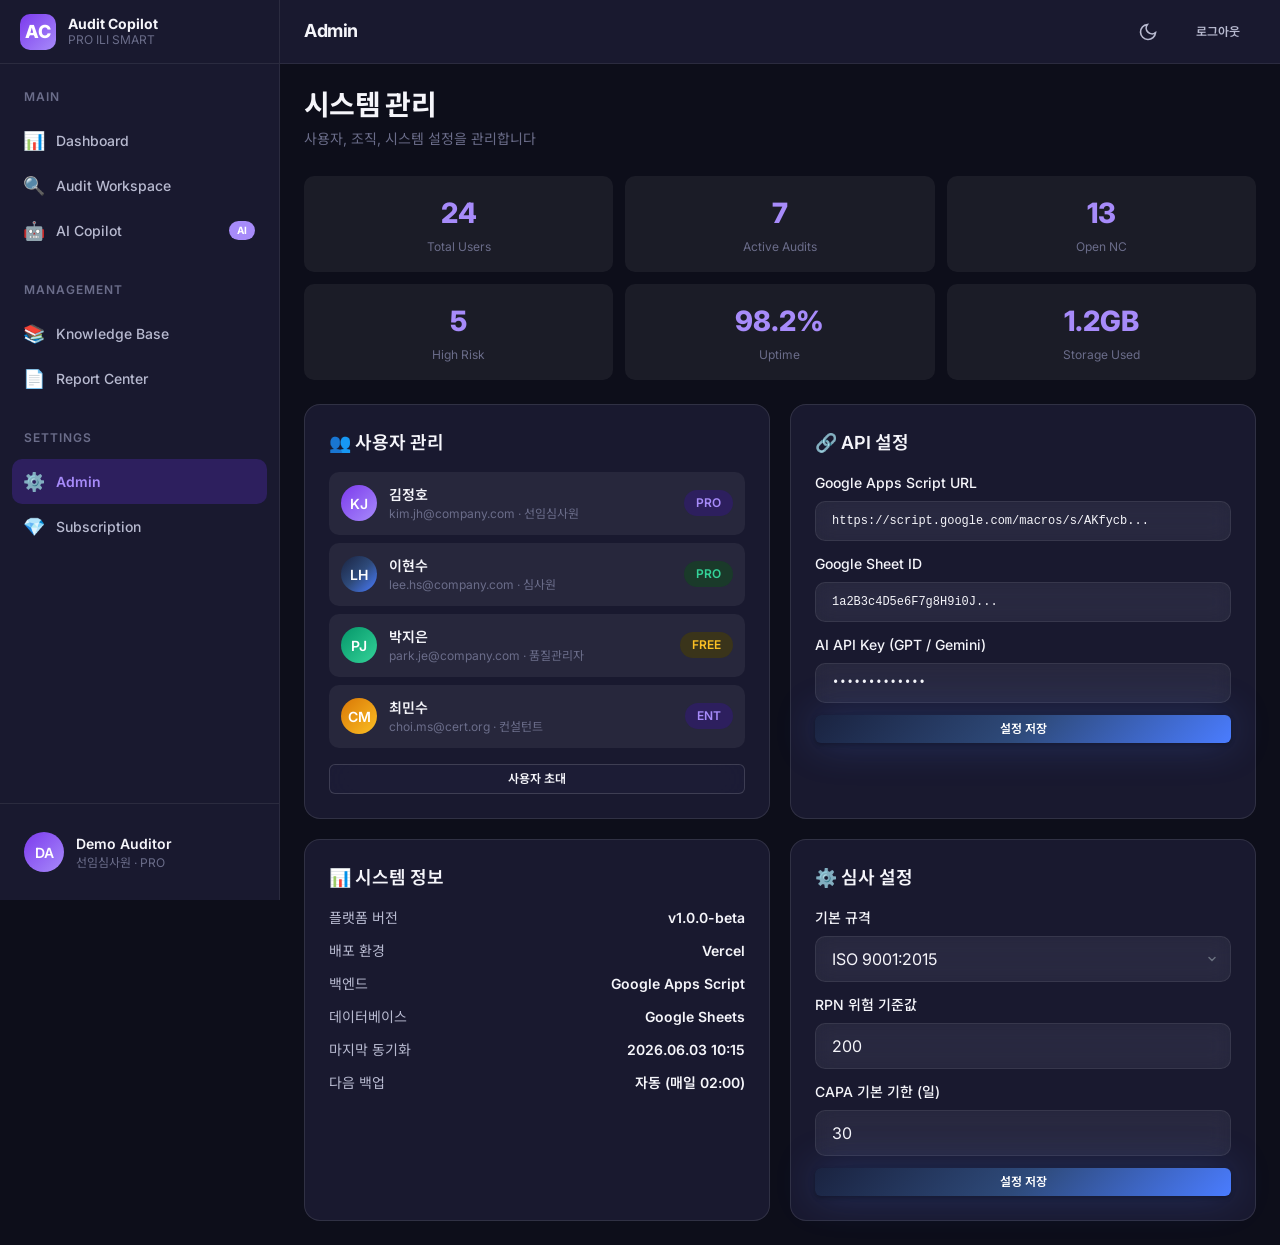
==== admin.html @ a484609f "Initial commit: PRO ILI SMART Audit Copilot HTML/CSS/JS prototype" ====
<!DOCTYPE html>
<html lang="ko" data-theme="dark">
<head>
  <meta charset="UTF-8">
  <meta name="viewport" content="width=device-width, initial-scale=1.0">
  <meta name="description" content="Admin — 사용자 및 시스템 관리">
  <title>Admin — Audit Copilot</title>
  <link rel="stylesheet" href="css/design-system.css">
  <link rel="stylesheet" href="css/components.css">
  <link rel="stylesheet" href="css/layout.css">
  <link rel="stylesheet" href="css/animations.css">
  <link rel="stylesheet" href="css/pages/admin.css">
</head>
<body>
  <div class="app-layout">
    <aside class="app-sidebar" id="sidebar">
      <div class="sidebar-logo"><div class="logo-icon">AC</div><div class="logo-text"><span class="logo-name">Audit Copilot</span><span class="logo-subtitle">PRO ILI SMART</span></div></div>
      <nav class="sidebar-nav">
        <div class="sidebar-section"><div class="sidebar-section-title">Main</div>
          <a href="dashboard.html" class="nav-item"><span class="nav-icon">📊</span><span class="nav-label">Dashboard</span></a>
          <a href="workspace.html" class="nav-item"><span class="nav-icon">🔍</span><span class="nav-label">Audit Workspace</span></a>
          <a href="copilot.html" class="nav-item"><span class="nav-icon">🤖</span><span class="nav-label">AI Copilot</span><span class="nav-badge">AI</span></a>
        </div>
        <div class="sidebar-section"><div class="sidebar-section-title">Management</div>
          <a href="knowledge-base.html" class="nav-item"><span class="nav-icon">📚</span><span class="nav-label">Knowledge Base</span></a>
          <a href="reports.html" class="nav-item"><span class="nav-icon">📄</span><span class="nav-label">Report Center</span></a>
        </div>
        <div class="sidebar-section"><div class="sidebar-section-title">Settings</div>
          <a href="admin.html" class="nav-item active"><span class="nav-icon">⚙️</span><span class="nav-label">Admin</span></a>
          <a href="subscription.html" class="nav-item"><span class="nav-icon">💎</span><span class="nav-label">Subscription</span></a>
        </div>
      </nav>
      <div class="sidebar-footer"><div class="sidebar-user"><div class="avatar">DA</div><div class="sidebar-user-info"><div class="sidebar-user-name">Demo Auditor</div><div class="sidebar-user-role">선임심사원 · PRO</div></div></div></div>
    </aside>

    <header class="app-header">
      <div class="header-left">
        <button class="mobile-menu-toggle" onclick="toggleSidebar()"><svg width="24" height="24" viewBox="0 0 24 24" fill="none" stroke="currentColor" stroke-width="2"><path d="M3 12h18M3 6h18M3 18h18"/></svg></button>
        <h2 style="font-size:var(--text-h4);font-weight:var(--weight-bold);">Admin</h2>
      </div>
      <div class="header-right">
        <button class="theme-toggle" onclick="toggleTheme()"><svg width="20" height="20" viewBox="0 0 24 24" fill="none" stroke="currentColor" stroke-width="2"><path d="M21 12.79A9 9 0 1 1 11.21 3 7 7 0 0 0 21 12.79z"/></svg></button>
        <button class="btn btn-ghost btn-sm" onclick="window.location.href='login.html'" style="color:var(--color-text-secondary);">로그아웃</button>
      </div>
    </header>

    <main class="app-main page-enter">
      <div class="page-header"><div><h1 class="page-title">시스템 관리</h1><p class="page-subtitle">사용자, 조직, 시스템 설정을 관리합니다</p></div></div>

      <!-- Stats -->
      <div class="admin-stat-grid" style="margin-bottom:var(--space-6);">
        <div class="admin-stat"><div class="admin-stat-value">24</div><div class="admin-stat-label">Total Users</div></div>
        <div class="admin-stat"><div class="admin-stat-value">7</div><div class="admin-stat-label">Active Audits</div></div>
        <div class="admin-stat"><div class="admin-stat-value">13</div><div class="admin-stat-label">Open NC</div></div>
        <div class="admin-stat"><div class="admin-stat-value">5</div><div class="admin-stat-label">High Risk</div></div>
        <div class="admin-stat"><div class="admin-stat-value">98.2%</div><div class="admin-stat-label">Uptime</div></div>
        <div class="admin-stat"><div class="admin-stat-value">1.2GB</div><div class="admin-stat-label">Storage Used</div></div>
      </div>

      <div class="admin-grid">
        <!-- Users Card -->
        <div class="admin-card">
          <div class="admin-card-title">👥 사용자 관리</div>
          <div class="user-list">
            <div class="user-item"><div class="avatar" style="background:var(--gradient-accent);">KJ</div><div class="user-item-info"><div class="user-item-name">김정호</div><div class="user-item-email">kim.jh@company.com · 선임심사원</div></div><span class="badge badge-accent">PRO</span></div>
            <div class="user-item"><div class="avatar" style="background:var(--gradient-primary);">LH</div><div class="user-item-info"><div class="user-item-name">이현수</div><div class="user-item-email">lee.hs@company.com · 심사원</div></div><span class="badge badge-success">PRO</span></div>
            <div class="user-item"><div class="avatar" style="background:var(--gradient-success);">PJ</div><div class="user-item-info"><div class="user-item-name">박지은</div><div class="user-item-email">park.je@company.com · 품질관리자</div></div><span class="badge badge-warning">FREE</span></div>
            <div class="user-item"><div class="avatar" style="background:var(--gradient-warning);">CM</div><div class="user-item-info"><div class="user-item-name">최민수</div><div class="user-item-email">choi.ms@cert.org · 컨설턴트</div></div><span class="badge badge-accent">ENT</span></div>
          </div>
          <button class="btn btn-secondary btn-sm" style="width:100%;margin-top:var(--space-4);">사용자 초대</button>
        </div>

        <!-- API Settings -->
        <div class="admin-card">
          <div class="admin-card-title">🔗 API 설정</div>
          <div class="form-group" style="margin-bottom:var(--space-3);">
            <label class="form-label">Google Apps Script URL</label>
            <input class="form-input" value="https://script.google.com/macros/s/AKfycb..." readonly style="font-family:var(--font-mono);font-size:var(--text-xs);">
          </div>
          <div class="form-group" style="margin-bottom:var(--space-3);">
            <label class="form-label">Google Sheet ID</label>
            <input class="form-input" value="1a2B3c4D5e6F7g8H9i0J..." readonly style="font-family:var(--font-mono);font-size:var(--text-xs);">
          </div>
          <div class="form-group" style="margin-bottom:var(--space-3);">
            <label class="form-label">AI API Key (GPT / Gemini)</label>
            <input class="form-input" type="password" value="sk-xxxxxxxxxx" style="font-family:var(--font-mono);font-size:var(--text-xs);">
          </div>
          <button class="btn btn-primary btn-sm" style="width:100%;">설정 저장</button>
        </div>

        <!-- System Info -->
        <div class="admin-card">
          <div class="admin-card-title">📊 시스템 정보</div>
          <div style="display:flex;flex-direction:column;gap:var(--space-3);">
            <div style="display:flex;justify-content:space-between;font-size:var(--text-sm);"><span style="color:var(--color-text-secondary);">플랫폼 버전</span><span style="font-weight:var(--weight-semibold);">v1.0.0-beta</span></div>
            <div style="display:flex;justify-content:space-between;font-size:var(--text-sm);"><span style="color:var(--color-text-secondary);">배포 환경</span><span style="font-weight:var(--weight-semibold);">Vercel</span></div>
            <div style="display:flex;justify-content:space-between;font-size:var(--text-sm);"><span style="color:var(--color-text-secondary);">백엔드</span><span style="font-weight:var(--weight-semibold);">Google Apps Script</span></div>
            <div style="display:flex;justify-content:space-between;font-size:var(--text-sm);"><span style="color:var(--color-text-secondary);">데이터베이스</span><span style="font-weight:var(--weight-semibold);">Google Sheets</span></div>
            <div style="display:flex;justify-content:space-between;font-size:var(--text-sm);"><span style="color:var(--color-text-secondary);">마지막 동기화</span><span style="font-weight:var(--weight-semibold);">2026.06.03 10:15</span></div>
            <div style="display:flex;justify-content:space-between;font-size:var(--text-sm);"><span style="color:var(--color-text-secondary);">다음 백업</span><span style="font-weight:var(--weight-semibold);">자동 (매일 02:00)</span></div>
          </div>
        </div>

        <!-- Audit Settings -->
        <div class="admin-card">
          <div class="admin-card-title">⚙️ 심사 설정</div>
          <div class="form-group" style="margin-bottom:var(--space-3);">
            <label class="form-label">기본 규격</label>
            <select class="form-select"><option>ISO 9001:2015</option><option>ISO 14001:2015</option><option>ISO 45001:2018</option><option>IATF 16949:2016</option></select>
          </div>
          <div class="form-group" style="margin-bottom:var(--space-3);">
            <label class="form-label">RPN 위험 기준값</label>
            <input class="form-input" type="number" value="200">
          </div>
          <div class="form-group" style="margin-bottom:var(--space-3);">
            <label class="form-label">CAPA 기본 기한 (일)</label>
            <input class="form-input" type="number" value="30">
          </div>
          <button class="btn btn-primary btn-sm" style="width:100%;">설정 저장</button>
        </div>
      </div>
    </main>
  </div>

  <nav class="bottom-nav mobile-only">
    <a href="dashboard.html" class="bottom-nav-item"><span class="nav-icon">📊</span>Dashboard</a>
    <a href="workspace.html" class="bottom-nav-item"><span class="nav-icon">🔍</span>Audit</a>
    <a href="copilot.html" class="bottom-nav-item"><span class="nav-icon">🤖</span>AI</a>
    <a href="knowledge-base.html" class="bottom-nav-item"><span class="nav-icon">📚</span>KB</a>
    <a href="reports.html" class="bottom-nav-item"><span class="nav-icon">📄</span>Reports</a>
  </nav>
  <div class="sidebar-overlay" id="sidebarOverlay" onclick="toggleSidebar()"></div>

  <script>
    function toggleTheme(){const h=document.documentElement;h.setAttribute('data-theme',h.getAttribute('data-theme')==='dark'?'light':'dark');localStorage.setItem('audit_theme',h.getAttribute('data-theme'));}
    const st=localStorage.getItem('audit_theme');if(st)document.documentElement.setAttribute('data-theme',st);
    function toggleSidebar(){document.getElementById('sidebar').classList.toggle('open');document.getElementById('sidebarOverlay').classList.toggle('active');}
  </script>
</body>
</html>
---- css/design-system.css ----
/* ============================================
   PRO ILI SMART Audit Copilot — Design System
   ============================================
   Core design tokens, CSS custom properties,
   and base styles for the entire platform.
   ============================================ */

/* ── Google Fonts ── */
@import url('https://fonts.googleapis.com/css2?family=Inter:wght@300;400;500;600;700;800;900&family=Noto+Sans+KR:wght@300;400;500;600;700;800;900&display=swap');

/* ============================================
   1. CSS Custom Properties (Design Tokens)
   ============================================ */
:root {
  /* ── Primary Colors ── */
  --color-primary: #1B2A4A;
  --color-primary-light: #2E4A7A;
  --color-primary-lighter: #3D5F99;
  --color-primary-dark: #0F1B33;
  --color-primary-50: #EBF0F9;
  --color-primary-100: #C7D4ED;
  --color-primary-200: #9FB5DE;
  --color-primary-500: #3B6BC7;
  --color-primary-600: #2E5AAF;
  --color-primary-700: #1B2A4A;

  /* ── Secondary (Starbucks Green) ── */
  --color-secondary: #1E6B45;
  --color-secondary-light: #28855A;
  --color-secondary-dark: #154D32;
  --color-secondary-50: #E8F5EE;

  /* ── Accent (AI Purple) ── */
  --color-accent: #7C3AED;
  --color-accent-light: #A78BFA;
  --color-accent-dark: #5B21B6;
  --color-accent-50: #F3EEFF;
  --color-accent-glow: rgba(124, 58, 237, 0.3);

  /* ── Semantic Colors ── */
  --color-success: #059669;
  --color-success-light: #34D399;
  --color-success-50: #ECFDF5;
  --color-warning: #D97706;
  --color-warning-light: #FBBF24;
  --color-warning-50: #FFFBEB;
  --color-danger: #DC2626;
  --color-danger-light: #F87171;
  --color-danger-50: #FEF2F2;
  --color-info: #2563EB;
  --color-info-light: #60A5FA;
  --color-info-50: #EFF6FF;

  /* ── Neutral Colors ── */
  --color-white: #FFFFFF;
  --color-black: #000000;
  --color-gray-50: #F9FAFB;
  --color-gray-100: #F3F4F6;
  --color-gray-200: #E5E7EB;
  --color-gray-300: #D1D5DB;
  --color-gray-400: #9CA3AF;
  --color-gray-500: #6B7280;
  --color-gray-600: #4B5563;
  --color-gray-700: #374151;
  --color-gray-800: #1F2937;
  --color-gray-900: #111827;

  /* ── Surface & Background (Light Mode) ── */
  --color-bg: #F0F2F5;
  --color-bg-secondary: #E8EBF0;
  --color-surface: rgba(255, 255, 255, 0.85);
  --color-surface-hover: rgba(255, 255, 255, 0.95);
  --color-surface-elevated: rgba(255, 255, 255, 0.92);
  --color-glass: rgba(255, 255, 255, 0.25);
  --color-glass-border: rgba(255, 255, 255, 0.35);
  --color-glass-hover: rgba(255, 255, 255, 0.35);
  --color-overlay: rgba(0, 0, 0, 0.5);

  /* ── Text Colors ── */
  --color-text: #111827;
  --color-text-secondary: #4B5563;
  --color-text-tertiary: #9CA3AF;
  --color-text-inverse: #FFFFFF;
  --color-text-link: #2563EB;
  --color-text-on-primary: #FFFFFF;

  /* ── Border ── */
  --color-border: rgba(0, 0, 0, 0.08);
  --color-border-strong: rgba(0, 0, 0, 0.15);
  --color-border-focus: #7C3AED;

  /* ── Gradients ── */
  --gradient-primary: linear-gradient(135deg, #1B2A4A 0%, #2E4A7A 50%, #3D5F99 100%);
  --gradient-accent: linear-gradient(135deg, #7C3AED 0%, #A78BFA 100%);
  --gradient-hero: linear-gradient(160deg, #0F1B33 0%, #1B2A4A 30%, #2E4A7A 60%, #7C3AED 100%);
  --gradient-card: linear-gradient(145deg, rgba(255,255,255,0.9) 0%, rgba(255,255,255,0.6) 100%);
  --gradient-success: linear-gradient(135deg, #059669 0%, #34D399 100%);
  --gradient-warning: linear-gradient(135deg, #D97706 0%, #FBBF24 100%);
  --gradient-danger: linear-gradient(135deg, #DC2626 0%, #F87171 100%);
  --gradient-mesh: radial-gradient(ellipse at 20% 50%, rgba(124, 58, 237, 0.08) 0%, transparent 50%),
                   radial-gradient(ellipse at 80% 20%, rgba(59, 107, 199, 0.06) 0%, transparent 50%),
                   radial-gradient(ellipse at 40% 80%, rgba(30, 107, 69, 0.05) 0%, transparent 50%);

  /* ── Typography ── */
  --font-primary: 'Inter', 'Noto Sans KR', -apple-system, BlinkMacSystemFont, 'Segoe UI', sans-serif;
  --font-mono: 'JetBrains Mono', 'Fira Code', 'Consolas', monospace;

  --text-display: 3rem;      /* 48px */
  --text-h1: 2.25rem;        /* 36px */
  --text-h2: 1.75rem;        /* 28px */
  --text-h3: 1.375rem;       /* 22px */
  --text-h4: 1.125rem;       /* 18px */
  --text-body: 1rem;         /* 16px */
  --text-sm: 0.875rem;       /* 14px */
  --text-xs: 0.75rem;        /* 12px */

  --weight-light: 300;
  --weight-regular: 400;
  --weight-medium: 500;
  --weight-semibold: 600;
  --weight-bold: 700;
  --weight-extrabold: 800;

  --leading-tight: 1.25;
  --leading-normal: 1.5;
  --leading-relaxed: 1.75;
  --letter-tight: -0.025em;
  --letter-normal: 0em;

  /* ── Spacing ── */
  --space-1: 0.25rem;    /* 4px */
  --space-2: 0.5rem;     /* 8px */
  --space-3: 0.75rem;    /* 12px */
  --space-4: 1rem;       /* 16px */
  --space-5: 1.25rem;    /* 20px */
  --space-6: 1.5rem;     /* 24px */
  --space-8: 2rem;       /* 32px */
  --space-10: 2.5rem;    /* 40px */
  --space-12: 3rem;      /* 48px */
  --space-16: 4rem;      /* 64px */
  --space-20: 5rem;      /* 80px */
  --space-24: 6rem;      /* 96px */

  /* ── Border Radius ── */
  --radius-sm: 6px;
  --radius-md: 10px;
  --radius-lg: 16px;
  --radius-xl: 24px;
  --radius-2xl: 32px;
  --radius-full: 9999px;

  /* ── Shadows ── */
  --shadow-xs: 0 1px 2px rgba(0, 0, 0, 0.04);
  --shadow-sm: 0 2px 4px rgba(0, 0, 0, 0.06);
  --shadow-md: 0 4px 12px rgba(0, 0, 0, 0.08);
  --shadow-lg: 0 8px 24px rgba(0, 0, 0, 0.1);
  --shadow-xl: 0 16px 48px rgba(0, 0, 0, 0.12);
  --shadow-2xl: 0 24px 64px rgba(0, 0, 0, 0.16);
  --shadow-glass: 0 8px 32px rgba(0, 0, 0, 0.08);
  --shadow-glow-accent: 0 0 30px rgba(124, 58, 237, 0.2);
  --shadow-glow-primary: 0 0 30px rgba(27, 42, 74, 0.2);
  --shadow-inner: inset 0 2px 4px rgba(0, 0, 0, 0.06);

  /* ── Transitions ── */
  --transition-fast: 150ms cubic-bezier(0.4, 0, 0.2, 1);
  --transition-base: 250ms cubic-bezier(0.4, 0, 0.2, 1);
  --transition-slow: 400ms cubic-bezier(0.4, 0, 0.2, 1);
  --transition-spring: 500ms cubic-bezier(0.34, 1.56, 0.64, 1);

  /* ── Z-Index ── */
  --z-dropdown: 100;
  --z-sticky: 200;
  --z-fixed: 300;
  --z-modal-backdrop: 400;
  --z-modal: 500;
  --z-popover: 600;
  --z-tooltip: 700;
  --z-toast: 800;

  /* ── Glassmorphism ── */
  --glass-blur: 20px;
  --glass-blur-heavy: 40px;

  /* ── Layout ── */
  --sidebar-width: 280px;
  --sidebar-collapsed: 72px;
  --header-height: 64px;
  --content-max-width: 1440px;
  --container-padding: var(--space-6);
}

/* ============================================
   2. Dark Mode Tokens
   ============================================ */
[data-theme="dark"] {
  --color-primary: #4A7CFF;
  --color-primary-light: #6B9AFF;
  --color-primary-lighter: #8BB4FF;
  --color-primary-dark: #2E5AAF;
  --color-primary-50: #1A2340;
  --color-primary-700: #4A7CFF;

  --color-secondary: #2ECC71;
  --color-secondary-light: #58D68D;
  --color-secondary-dark: #27AE60;
  --color-secondary-50: #1A3A2A;

  --color-accent: #A78BFA;
  --color-accent-light: #C4B5FD;
  --color-accent-dark: #7C3AED;
  --color-accent-50: #2D1F5E;
  --color-accent-glow: rgba(167, 139, 250, 0.3);

  --color-success: #34D399;
  --color-success-light: #6EE7B7;
  --color-success-50: #1A3A2A;
  --color-warning: #FBBF24;
  --color-warning-light: #FCD34D;
  --color-warning-50: #3A341A;
  --color-danger: #F87171;
  --color-danger-light: #FCA5A5;
  --color-danger-50: #3A1A1A;
  --color-info: #60A5FA;
  --color-info-light: #93C5FD;
  --color-info-50: #1A2A3A;

  --color-gray-50: #1A1B2E;
  --color-gray-100: #1F2041;
  --color-gray-200: #2A2C4A;
  --color-gray-300: #3D3F5C;
  --color-gray-400: #6B6D8A;
  --color-gray-500: #9395B0;
  --color-gray-600: #B8BAD0;
  --color-gray-700: #D5D7E5;
  --color-gray-800: #EAEBF2;
  --color-gray-900: #F5F5FA;

  --color-bg: #0D0E1A;
  --color-bg-secondary: #141528;
  --color-surface: rgba(30, 30, 55, 0.75);
  --color-surface-hover: rgba(40, 40, 70, 0.85);
  --color-surface-elevated: rgba(35, 35, 60, 0.85);
  --color-glass: rgba(255, 255, 255, 0.06);
  --color-glass-border: rgba(255, 255, 255, 0.1);
  --color-glass-hover: rgba(255, 255, 255, 0.1);
  --color-overlay: rgba(0, 0, 0, 0.7);

  --color-text: #F5F5FA;
  --color-text-secondary: #B8BAD0;
  --color-text-tertiary: #6B6D8A;
  --color-text-inverse: #111827;
  --color-text-link: #60A5FA;

  --color-border: rgba(255, 255, 255, 0.08);
  --color-border-strong: rgba(255, 255, 255, 0.15);
  --color-border-focus: #A78BFA;

  --gradient-primary: linear-gradient(135deg, #1A2340 0%, #2E4A7A 50%, #4A7CFF 100%);
  --gradient-accent: linear-gradient(135deg, #7C3AED 0%, #A78BFA 100%);
  --gradient-hero: linear-gradient(160deg, #050510 0%, #0D0E1A 30%, #1A2340 60%, #5B21B6 100%);
  --gradient-card: linear-gradient(145deg, rgba(30,30,55,0.8) 0%, rgba(20,20,40,0.6) 100%);
  --gradient-mesh: radial-gradient(ellipse at 20% 50%, rgba(124, 58, 237, 0.12) 0%, transparent 50%),
                   radial-gradient(ellipse at 80% 20%, rgba(74, 124, 255, 0.08) 0%, transparent 50%),
                   radial-gradient(ellipse at 40% 80%, rgba(46, 204, 113, 0.06) 0%, transparent 50%);

  --shadow-xs: 0 1px 2px rgba(0, 0, 0, 0.2);
  --shadow-sm: 0 2px 4px rgba(0, 0, 0, 0.25);
  --shadow-md: 0 4px 12px rgba(0, 0, 0, 0.3);
  --shadow-lg: 0 8px 24px rgba(0, 0, 0, 0.35);
  --shadow-xl: 0 16px 48px rgba(0, 0, 0, 0.4);
  --shadow-2xl: 0 24px 64px rgba(0, 0, 0, 0.5);
  --shadow-glass: 0 8px 32px rgba(0, 0, 0, 0.3);
  --shadow-glow-accent: 0 0 40px rgba(167, 139, 250, 0.25);
  --shadow-glow-primary: 0 0 40px rgba(74, 124, 255, 0.25);
}

/* ============================================
   3. CSS Reset & Base
   ============================================ */
*,
*::before,
*::after {
  box-sizing: border-box;
  margin: 0;
  padding: 0;
}

html {
  font-size: 16px;
  scroll-behavior: smooth;
  -webkit-text-size-adjust: 100%;
  -webkit-font-smoothing: antialiased;
  -moz-osx-font-smoothing: grayscale;
}

body {
  font-family: var(--font-primary);
  font-size: var(--text-body);
  font-weight: var(--weight-regular);
  line-height: var(--leading-normal);
  color: var(--color-text);
  background-color: var(--color-bg);
  min-height: 100vh;
  overflow-x: hidden;
  transition: background-color var(--transition-slow), color var(--transition-slow);
}

/* ── Typography Base ── */
h1, h2, h3, h4, h5, h6 {
  font-weight: var(--weight-bold);
  line-height: var(--leading-tight);
  letter-spacing: var(--letter-tight);
  color: var(--color-text);
}

h1 { font-size: var(--text-h1); }
h2 { font-size: var(--text-h2); }
h3 { font-size: var(--text-h3); }
h4 { font-size: var(--text-h4); }

p {
  line-height: var(--leading-relaxed);
  color: var(--color-text-secondary);
}

a {
  color: var(--color-text-link);
  text-decoration: none;
  transition: color var(--transition-fast);
}

a:hover {
  color: var(--color-accent);
}

img {
  max-width: 100%;
  height: auto;
  display: block;
}

ul, ol {
  list-style: none;
}

button {
  font-family: var(--font-primary);
  cursor: pointer;
  border: none;
  background: none;
  font-size: inherit;
  color: inherit;
}

input, select, textarea {
  font-family: var(--font-primary);
  font-size: var(--text-body);
  color: var(--color-text);
  outline: none;
}

/* ── Selection ── */
::selection {
  background-color: var(--color-accent);
  color: var(--color-white);
}

/* ── Scrollbar ── */
::-webkit-scrollbar {
  width: 6px;
  height: 6px;
}

::-webkit-scrollbar-track {
  background: transparent;
}

::-webkit-scrollbar-thumb {
  background: var(--color-gray-300);
  border-radius: var(--radius-full);
}

::-webkit-scrollbar-thumb:hover {
  background: var(--color-gray-400);
}

[data-theme="dark"] ::-webkit-scrollbar-thumb {
  background: var(--color-gray-600);
}

[data-theme="dark"] ::-webkit-scrollbar-thumb:hover {
  background: var(--color-gray-500);
}

/* ── Focus Visible ── */
:focus-visible {
  outline: 2px solid var(--color-border-focus);
  outline-offset: 2px;
  border-radius: var(--radius-sm);
}

/* ── Utility Classes ── */
.sr-only {
  position: absolute;
  width: 1px;
  height: 1px;
  padding: 0;
  margin: -1px;
  overflow: hidden;
  clip: rect(0, 0, 0, 0);
  white-space: nowrap;
  border-width: 0;
}

.text-gradient {
  background: var(--gradient-accent);
  -webkit-background-clip: text;
  -webkit-text-fill-color: transparent;
  background-clip: text;
}

.text-gradient-primary {
  background: var(--gradient-primary);
  -webkit-background-clip: text;
  -webkit-text-fill-color: transparent;
  background-clip: text;
}

.truncate {
  overflow: hidden;
  text-overflow: ellipsis;
  white-space: nowrap;
}

.container {
  max-width: var(--content-max-width);
  margin: 0 auto;
  padding: 0 var(--container-padding);
}
---- css/components.css ----
/* ============================================
   PRO ILI SMART Audit Copilot — Components
   ============================================
   Reusable UI components built on design tokens
   ============================================ */

/* ============================================
   1. BUTTONS
   ============================================ */

/* ── Base Button ── */
.btn {
  display: inline-flex;
  align-items: center;
  justify-content: center;
  gap: var(--space-2);
  padding: var(--space-3) var(--space-6);
  font-size: var(--text-sm);
  font-weight: var(--weight-semibold);
  line-height: 1;
  border-radius: var(--radius-md);
  transition: all var(--transition-base);
  white-space: nowrap;
  position: relative;
  overflow: hidden;
}

.btn::after {
  content: '';
  position: absolute;
  inset: 0;
  background: linear-gradient(rgba(255,255,255,0.1), transparent);
  opacity: 0;
  transition: opacity var(--transition-fast);
}

.btn:hover::after {
  opacity: 1;
}

.btn:active {
  transform: scale(0.97);
}

/* ── Button Variants ── */
.btn-primary {
  background: var(--gradient-primary);
  color: var(--color-text-on-primary);
  box-shadow: var(--shadow-sm), var(--shadow-glow-primary);
}

.btn-primary:hover {
  box-shadow: var(--shadow-md), var(--shadow-glow-primary);
  transform: translateY(-1px);
}

.btn-accent {
  background: var(--gradient-accent);
  color: var(--color-white);
  box-shadow: var(--shadow-sm), var(--shadow-glow-accent);
}

.btn-accent:hover {
  box-shadow: var(--shadow-md), var(--shadow-glow-accent);
  transform: translateY(-1px);
}

.btn-secondary {
  background: var(--color-surface);
  color: var(--color-text);
  border: 1px solid var(--color-border-strong);
  backdrop-filter: blur(var(--glass-blur));
}

.btn-secondary:hover {
  background: var(--color-surface-hover);
  border-color: var(--color-accent);
  color: var(--color-accent);
}

.btn-ghost {
  background: transparent;
  color: var(--color-text-secondary);
}

.btn-ghost:hover {
  background: var(--color-glass);
  color: var(--color-text);
}

.btn-danger {
  background: var(--gradient-danger);
  color: var(--color-white);
}

.btn-success {
  background: var(--gradient-success);
  color: var(--color-white);
}

/* ── Button Sizes ── */
.btn-sm {
  padding: var(--space-2) var(--space-4);
  font-size: var(--text-xs);
  border-radius: var(--radius-sm);
}

.btn-lg {
  padding: var(--space-4) var(--space-8);
  font-size: var(--text-body);
  border-radius: var(--radius-lg);
}

.btn-xl {
  padding: var(--space-5) var(--space-10);
  font-size: var(--text-h4);
  border-radius: var(--radius-lg);
}

.btn-icon {
  padding: var(--space-3);
  border-radius: var(--radius-md);
}

.btn-icon.btn-sm {
  padding: var(--space-2);
}

/* ── Button with Icon ── */
.btn svg,
.btn .icon {
  width: 18px;
  height: 18px;
  flex-shrink: 0;
}

/* ============================================
   2. CARDS
   ============================================ */

/* ── Glass Card ── */
.card {
  background: var(--color-surface);
  backdrop-filter: blur(var(--glass-blur));
  -webkit-backdrop-filter: blur(var(--glass-blur));
  border: 1px solid var(--color-glass-border);
  border-radius: var(--radius-lg);
  padding: var(--space-6);
  box-shadow: var(--shadow-glass);
  transition: all var(--transition-base);
}

.card:hover {
  box-shadow: var(--shadow-lg);
  border-color: var(--color-accent);
  transform: translateY(-2px);
}

.card-header {
  display: flex;
  align-items: center;
  justify-content: space-between;
  margin-bottom: var(--space-4);
}

.card-title {
  font-size: var(--text-h4);
  font-weight: var(--weight-semibold);
  color: var(--color-text);
}

.card-body {
  flex: 1;
}

.card-footer {
  margin-top: var(--space-4);
  padding-top: var(--space-4);
  border-top: 1px solid var(--color-border);
}

/* ── Feature Card ── */
.card-feature {
  background: var(--gradient-card);
  backdrop-filter: blur(var(--glass-blur));
  border: 1px solid var(--color-glass-border);
  border-radius: var(--radius-xl);
  padding: var(--space-8);
  position: relative;
  overflow: hidden;
}

.card-feature::before {
  content: '';
  position: absolute;
  top: 0;
  left: 0;
  right: 0;
  height: 3px;
  background: var(--gradient-accent);
  opacity: 0;
  transition: opacity var(--transition-base);
}

.card-feature:hover::before {
  opacity: 1;
}

.card-feature .card-icon {
  width: 56px;
  height: 56px;
  border-radius: var(--radius-lg);
  display: flex;
  align-items: center;
  justify-content: center;
  font-size: 24px;
  margin-bottom: var(--space-4);
  background: var(--color-accent-50);
  color: var(--color-accent);
}

/* ── KPI Card ── */
.card-kpi {
  background: var(--color-surface);
  backdrop-filter: blur(var(--glass-blur));
  border: 1px solid var(--color-glass-border);
  border-radius: var(--radius-lg);
  padding: var(--space-5) var(--space-6);
  display: flex;
  flex-direction: column;
  gap: var(--space-2);
}

.card-kpi .kpi-label {
  font-size: var(--text-xs);
  font-weight: var(--weight-medium);
  color: var(--color-text-tertiary);
  text-transform: uppercase;
  letter-spacing: 0.05em;
}

.card-kpi .kpi-value {
  font-size: var(--text-h1);
  font-weight: var(--weight-extrabold);
  color: var(--color-text);
  line-height: 1;
}

.card-kpi .kpi-change {
  font-size: var(--text-xs);
  font-weight: var(--weight-semibold);
  display: flex;
  align-items: center;
  gap: var(--space-1);
}

.card-kpi .kpi-change.positive { color: var(--color-success); }
.card-kpi .kpi-change.negative { color: var(--color-danger); }

/* ============================================
   3. FORM ELEMENTS
   ============================================ */

/* ── Input Group ── */
.form-group {
  display: flex;
  flex-direction: column;
  gap: var(--space-2);
}

.form-label {
  font-size: var(--text-sm);
  font-weight: var(--weight-medium);
  color: var(--color-text);
}

.form-label .required {
  color: var(--color-danger);
  margin-left: var(--space-1);
}

/* ── Input ── */
.form-input {
  width: 100%;
  padding: var(--space-3) var(--space-4);
  background: var(--color-glass);
  border: 1px solid var(--color-border);
  border-radius: var(--radius-md);
  color: var(--color-text);
  font-size: var(--text-body);
  backdrop-filter: blur(10px);
  transition: all var(--transition-fast);
}

.form-input::placeholder {
  color: var(--color-text-tertiary);
}

.form-input:focus {
  border-color: var(--color-accent);
  box-shadow: 0 0 0 3px var(--color-accent-glow);
  background: var(--color-surface);
}

.form-input:hover:not(:focus) {
  border-color: var(--color-border-strong);
}

/* ── Select ── */
.form-select {
  appearance: none;
  width: 100%;
  padding: var(--space-3) var(--space-4);
  padding-right: var(--space-10);
  background: var(--color-glass) url("data:image/svg+xml,%3Csvg xmlns='http://www.w3.org/2000/svg' width='12' height='12' viewBox='0 0 12 12' fill='none'%3E%3Cpath d='M3 4.5L6 7.5L9 4.5' stroke='%236B7280' stroke-width='1.5' stroke-linecap='round'/%3E%3C/svg%3E") no-repeat right 12px center;
  border: 1px solid var(--color-border);
  border-radius: var(--radius-md);
  color: var(--color-text);
  font-size: var(--text-body);
  backdrop-filter: blur(10px);
  transition: all var(--transition-fast);
}

.form-select:focus {
  border-color: var(--color-accent);
  box-shadow: 0 0 0 3px var(--color-accent-glow);
}

/* ── Textarea ── */
.form-textarea {
  width: 100%;
  padding: var(--space-3) var(--space-4);
  background: var(--color-glass);
  border: 1px solid var(--color-border);
  border-radius: var(--radius-md);
  color: var(--color-text);
  font-size: var(--text-body);
  resize: vertical;
  min-height: 100px;
  backdrop-filter: blur(10px);
  transition: all var(--transition-fast);
}

.form-textarea:focus {
  border-color: var(--color-accent);
  box-shadow: 0 0 0 3px var(--color-accent-glow);
  background: var(--color-surface);
}

/* ============================================
   4. BADGES & TAGS
   ============================================ */
.badge {
  display: inline-flex;
  align-items: center;
  gap: var(--space-1);
  padding: var(--space-1) var(--space-3);
  font-size: var(--text-xs);
  font-weight: var(--weight-semibold);
  border-radius: var(--radius-full);
  white-space: nowrap;
}

.badge-primary {
  background: var(--color-primary-50);
  color: var(--color-primary);
}

.badge-accent {
  background: var(--color-accent-50);
  color: var(--color-accent);
}

.badge-success {
  background: var(--color-success-50);
  color: var(--color-success);
}

.badge-warning {
  background: var(--color-warning-50);
  color: var(--color-warning);
}

.badge-danger {
  background: var(--color-danger-50);
  color: var(--color-danger);
}

.badge-info {
  background: var(--color-info-50);
  color: var(--color-info);
}

/* ── Status Dot ── */
.status-dot {
  width: 8px;
  height: 8px;
  border-radius: var(--radius-full);
  display: inline-block;
}

.status-dot.active { background: var(--color-success); box-shadow: 0 0 8px var(--color-success); }
.status-dot.warning { background: var(--color-warning); box-shadow: 0 0 8px var(--color-warning); }
.status-dot.danger { background: var(--color-danger); box-shadow: 0 0 8px var(--color-danger); }
.status-dot.inactive { background: var(--color-gray-400); }

/* ============================================
   5. TABLES
   ============================================ */
.table-container {
  width: 100%;
  overflow-x: auto;
  border-radius: var(--radius-lg);
  background: var(--color-surface);
  backdrop-filter: blur(var(--glass-blur));
  border: 1px solid var(--color-glass-border);
}

.table {
  width: 100%;
  border-collapse: collapse;
}

.table th {
  padding: var(--space-3) var(--space-4);
  font-size: var(--text-xs);
  font-weight: var(--weight-semibold);
  text-transform: uppercase;
  letter-spacing: 0.05em;
  color: var(--color-text-tertiary);
  text-align: left;
  border-bottom: 1px solid var(--color-border);
  background: var(--color-glass);
}

.table td {
  padding: var(--space-4);
  font-size: var(--text-sm);
  color: var(--color-text);
  border-bottom: 1px solid var(--color-border);
  transition: background var(--transition-fast);
}

.table tbody tr:hover td {
  background: var(--color-glass-hover);
}

.table tbody tr:last-child td {
  border-bottom: none;
}

/* ============================================
   6. MODAL
   ============================================ */
.modal-backdrop {
  position: fixed;
  inset: 0;
  background: var(--color-overlay);
  backdrop-filter: blur(8px);
  z-index: var(--z-modal-backdrop);
  opacity: 0;
  visibility: hidden;
  transition: all var(--transition-base);
}

.modal-backdrop.active {
  opacity: 1;
  visibility: visible;
}

.modal {
  position: fixed;
  top: 50%;
  left: 50%;
  transform: translate(-50%, -50%) scale(0.95);
  background: var(--color-surface-elevated);
  backdrop-filter: blur(var(--glass-blur-heavy));
  border: 1px solid var(--color-glass-border);
  border-radius: var(--radius-xl);
  padding: var(--space-8);
  z-index: var(--z-modal);
  max-width: 560px;
  width: 90%;
  max-height: 85vh;
  overflow-y: auto;
  box-shadow: var(--shadow-2xl);
  opacity: 0;
  visibility: hidden;
  transition: all var(--transition-base);
}

.modal.active {
  opacity: 1;
  visibility: visible;
  transform: translate(-50%, -50%) scale(1);
}

.modal-header {
  display: flex;
  align-items: center;
  justify-content: space-between;
  margin-bottom: var(--space-6);
}

.modal-title {
  font-size: var(--text-h3);
  font-weight: var(--weight-bold);
}

.modal-close {
  width: 36px;
  height: 36px;
  border-radius: var(--radius-md);
  display: flex;
  align-items: center;
  justify-content: center;
  color: var(--color-text-tertiary);
  transition: all var(--transition-fast);
}

.modal-close:hover {
  background: var(--color-glass);
  color: var(--color-text);
}

/* ============================================
   7. TOOLTIP & DROPDOWN
   ============================================ */
.dropdown {
  position: relative;
}

.dropdown-menu {
  position: absolute;
  top: calc(100% + var(--space-2));
  right: 0;
  min-width: 200px;
  background: var(--color-surface-elevated);
  backdrop-filter: blur(var(--glass-blur-heavy));
  border: 1px solid var(--color-glass-border);
  border-radius: var(--radius-lg);
  padding: var(--space-2);
  box-shadow: var(--shadow-xl);
  z-index: var(--z-dropdown);
  opacity: 0;
  visibility: hidden;
  transform: translateY(-8px);
  transition: all var(--transition-fast);
}

.dropdown-menu.active {
  opacity: 1;
  visibility: visible;
  transform: translateY(0);
}

.dropdown-item {
  display: flex;
  align-items: center;
  gap: var(--space-3);
  padding: var(--space-2) var(--space-3);
  border-radius: var(--radius-md);
  font-size: var(--text-sm);
  color: var(--color-text);
  cursor: pointer;
  transition: all var(--transition-fast);
}

.dropdown-item:hover {
  background: var(--color-glass);
  color: var(--color-accent);
}

.dropdown-divider {
  height: 1px;
  background: var(--color-border);
  margin: var(--space-2) 0;
}

/* ============================================
   8. PROGRESS & METERS
   ============================================ */
.progress-bar {
  width: 100%;
  height: 8px;
  background: var(--color-glass);
  border-radius: var(--radius-full);
  overflow: hidden;
}

.progress-bar-fill {
  height: 100%;
  border-radius: var(--radius-full);
  background: var(--gradient-accent);
  transition: width var(--transition-slow);
}

.progress-bar-fill.success { background: var(--gradient-success); }
.progress-bar-fill.warning { background: var(--gradient-warning); }
.progress-bar-fill.danger { background: var(--gradient-danger); }

/* ============================================
   9. AI CHAT INTERFACE
   ============================================ */
.chat-container {
  display: flex;
  flex-direction: column;
  height: 100%;
}

.chat-messages {
  flex: 1;
  overflow-y: auto;
  padding: var(--space-4);
  display: flex;
  flex-direction: column;
  gap: var(--space-4);
}

.chat-bubble {
  max-width: 80%;
  padding: var(--space-4) var(--space-5);
  border-radius: var(--radius-lg);
  font-size: var(--text-sm);
  line-height: var(--leading-relaxed);
  animation: fadeSlideUp 0.3s ease-out;
}

.chat-bubble.user {
  align-self: flex-end;
  background: var(--gradient-primary);
  color: var(--color-white);
  border-bottom-right-radius: var(--radius-sm);
}

.chat-bubble.ai {
  align-self: flex-start;
  background: var(--color-surface);
  backdrop-filter: blur(var(--glass-blur));
  border: 1px solid var(--color-glass-border);
  color: var(--color-text);
  border-bottom-left-radius: var(--radius-sm);
}

.chat-bubble.ai .source-tag {
  display: inline-flex;
  align-items: center;
  gap: var(--space-1);
  margin-top: var(--space-2);
  padding: var(--space-1) var(--space-2);
  background: var(--color-accent-50);
  color: var(--color-accent);
  font-size: var(--text-xs);
  border-radius: var(--radius-sm);
  font-weight: var(--weight-medium);
}

.chat-input-area {
  padding: var(--space-4);
  border-top: 1px solid var(--color-border);
  background: var(--color-surface);
  backdrop-filter: blur(var(--glass-blur));
}

.chat-input-wrapper {
  display: flex;
  align-items: center;
  gap: var(--space-3);
  background: var(--color-glass);
  border: 1px solid var(--color-border);
  border-radius: var(--radius-lg);
  padding: var(--space-2) var(--space-3);
  transition: border-color var(--transition-fast);
}

.chat-input-wrapper:focus-within {
  border-color: var(--color-accent);
  box-shadow: 0 0 0 3px var(--color-accent-glow);
}

.chat-input {
  flex: 1;
  border: none;
  background: transparent;
  padding: var(--space-2);
  font-size: var(--text-sm);
  color: var(--color-text);
}

.chat-input::placeholder {
  color: var(--color-text-tertiary);
}

.chat-send-btn {
  width: 40px;
  height: 40px;
  border-radius: var(--radius-md);
  background: var(--gradient-accent);
  color: var(--color-white);
  display: flex;
  align-items: center;
  justify-content: center;
  flex-shrink: 0;
  transition: all var(--transition-fast);
}

.chat-send-btn:hover {
  transform: scale(1.05);
  box-shadow: var(--shadow-glow-accent);
}

/* ============================================
   10. TABS
   ============================================ */
.tabs {
  display: flex;
  gap: var(--space-1);
  border-bottom: 1px solid var(--color-border);
  padding-bottom: 0;
}

.tab {
  padding: var(--space-3) var(--space-5);
  font-size: var(--text-sm);
  font-weight: var(--weight-medium);
  color: var(--color-text-tertiary);
  border-bottom: 2px solid transparent;
  margin-bottom: -1px;
  cursor: pointer;
  transition: all var(--transition-fast);
}

.tab:hover {
  color: var(--color-text);
}

.tab.active {
  color: var(--color-accent);
  border-bottom-color: var(--color-accent);
}

/* ============================================
   11. TOAST / NOTIFICATION
   ============================================ */
.toast-container {
  position: fixed;
  top: var(--space-6);
  right: var(--space-6);
  z-index: var(--z-toast);
  display: flex;
  flex-direction: column;
  gap: var(--space-3);
}

.toast {
  display: flex;
  align-items: center;
  gap: var(--space-3);
  padding: var(--space-4) var(--space-5);
  background: var(--color-surface-elevated);
  backdrop-filter: blur(var(--glass-blur-heavy));
  border: 1px solid var(--color-glass-border);
  border-radius: var(--radius-lg);
  box-shadow: var(--shadow-xl);
  min-width: 320px;
  animation: slideInRight 0.4s var(--transition-spring);
}

.toast.success { border-left: 3px solid var(--color-success); }
.toast.warning { border-left: 3px solid var(--color-warning); }
.toast.error { border-left: 3px solid var(--color-danger); }
.toast.info { border-left: 3px solid var(--color-info); }

/* ============================================
   12. AVATAR
   ============================================ */
.avatar {
  width: 40px;
  height: 40px;
  border-radius: var(--radius-full);
  overflow: hidden;
  flex-shrink: 0;
  display: flex;
  align-items: center;
  justify-content: center;
  font-weight: var(--weight-semibold);
  font-size: var(--text-sm);
  background: var(--gradient-accent);
  color: var(--color-white);
}

.avatar img {
  width: 100%;
  height: 100%;
  object-fit: cover;
}

.avatar-sm { width: 32px; height: 32px; font-size: var(--text-xs); }
.avatar-lg { width: 56px; height: 56px; font-size: var(--text-h4); }

/* ============================================
   13. LOADING / SKELETON
   ============================================ */
.skeleton {
  background: linear-gradient(90deg, var(--color-glass) 25%, var(--color-glass-hover) 50%, var(--color-glass) 75%);
  background-size: 200% 100%;
  animation: shimmer 1.5s infinite;
  border-radius: var(--radius-md);
}

.loading-spinner {
  width: 24px;
  height: 24px;
  border: 3px solid var(--color-glass);
  border-top-color: var(--color-accent);
  border-radius: var(--radius-full);
  animation: spin 0.8s linear infinite;
}

.loading-dots {
  display: flex;
  gap: var(--space-1);
}

.loading-dots span {
  width: 8px;
  height: 8px;
  border-radius: var(--radius-full);
  background: var(--color-accent);
  animation: bounce 1.4s infinite ease-in-out;
}

.loading-dots span:nth-child(2) { animation-delay: 0.16s; }
.loading-dots span:nth-child(3) { animation-delay: 0.32s; }

/* ============================================
   14. EMPTY STATE
   ============================================ */
.empty-state {
  display: flex;
  flex-direction: column;
  align-items: center;
  justify-content: center;
  padding: var(--space-16) var(--space-8);
  text-align: center;
}

.empty-state .empty-icon {
  font-size: 64px;
  margin-bottom: var(--space-6);
  opacity: 0.5;
}

.empty-state h3 {
  margin-bottom: var(--space-3);
  color: var(--color-text);
}

.empty-state p {
  max-width: 400px;
  margin-bottom: var(--space-6);
  color: var(--color-text-tertiary);
}

/* ============================================
   Keyframe Animations (used by components)
   ============================================ */
@keyframes fadeSlideUp {
  from { opacity: 0; transform: translateY(10px); }
  to { opacity: 1; transform: translateY(0); }
}

@keyframes slideInRight {
  from { opacity: 0; transform: translateX(100px); }
  to { opacity: 1; transform: translateX(0); }
}

@keyframes shimmer {
  to { background-position: -200% 0; }
}

@keyframes spin {
  to { transform: rotate(360deg); }
}

@keyframes bounce {
  0%, 80%, 100% { transform: scale(0); }
  40% { transform: scale(1); }
}
---- css/layout.css ----
/* ============================================
   PRO ILI SMART Audit Copilot — Layout System
   ============================================
   Responsive layout with sidebar navigation,
   adaptive breakpoints, and grid system.
   ============================================ */

/* ============================================
   1. APP SHELL LAYOUT
   ============================================ */
.app-layout {
  display: grid;
  grid-template-columns: var(--sidebar-width) 1fr;
  grid-template-rows: var(--header-height) 1fr;
  grid-template-areas:
    "sidebar header"
    "sidebar main";
  min-height: 100vh;
  transition: grid-template-columns var(--transition-base);
}

.app-layout.sidebar-collapsed {
  grid-template-columns: var(--sidebar-collapsed) 1fr;
}

/* ============================================
   2. HEADER
   ============================================ */
.app-header {
  grid-area: header;
  display: flex;
  align-items: center;
  justify-content: space-between;
  padding: 0 var(--space-6);
  background: var(--color-surface);
  backdrop-filter: blur(var(--glass-blur));
  border-bottom: 1px solid var(--color-border);
  z-index: var(--z-sticky);
  position: sticky;
  top: 0;
  height: var(--header-height);
}

.header-left {
  display: flex;
  align-items: center;
  gap: var(--space-4);
}

.header-right {
  display: flex;
  align-items: center;
  gap: var(--space-3);
}

.header-search {
  display: flex;
  align-items: center;
  gap: var(--space-2);
  padding: var(--space-2) var(--space-4);
  background: var(--color-glass);
  border: 1px solid var(--color-border);
  border-radius: var(--radius-full);
  min-width: 280px;
  transition: all var(--transition-fast);
}

.header-search:focus-within {
  border-color: var(--color-accent);
  box-shadow: 0 0 0 3px var(--color-accent-glow);
  min-width: 360px;
}

.header-search input {
  border: none;
  background: transparent;
  flex: 1;
  font-size: var(--text-sm);
  color: var(--color-text);
}

.header-search input::placeholder {
  color: var(--color-text-tertiary);
}

.header-search .search-icon {
  color: var(--color-text-tertiary);
  flex-shrink: 0;
}

/* ── Header Actions ── */
.header-notification {
  position: relative;
}

.header-notification .notification-badge {
  position: absolute;
  top: -2px;
  right: -2px;
  width: 18px;
  height: 18px;
  background: var(--color-danger);
  color: var(--color-white);
  font-size: 10px;
  font-weight: var(--weight-bold);
  border-radius: var(--radius-full);
  display: flex;
  align-items: center;
  justify-content: center;
  border: 2px solid var(--color-surface);
}

.theme-toggle {
  width: 40px;
  height: 40px;
  border-radius: var(--radius-md);
  display: flex;
  align-items: center;
  justify-content: center;
  color: var(--color-text-secondary);
  transition: all var(--transition-fast);
}

.theme-toggle:hover {
  background: var(--color-glass);
  color: var(--color-accent);
}

/* ============================================
   3. SIDEBAR NAVIGATION
   ============================================ */
.app-sidebar {
  grid-area: sidebar;
  background: var(--color-surface);
  backdrop-filter: blur(var(--glass-blur-heavy));
  border-right: 1px solid var(--color-border);
  display: flex;
  flex-direction: column;
  height: 100vh;
  position: sticky;
  top: 0;
  overflow-y: auto;
  overflow-x: hidden;
  z-index: var(--z-fixed);
  transition: width var(--transition-base);
}

/* ── Logo Area ── */
.sidebar-logo {
  display: flex;
  align-items: center;
  gap: var(--space-3);
  padding: var(--space-5) var(--space-5);
  border-bottom: 1px solid var(--color-border);
  height: var(--header-height);
  flex-shrink: 0;
}

.sidebar-logo .logo-icon {
  width: 36px;
  height: 36px;
  border-radius: var(--radius-md);
  background: var(--gradient-accent);
  display: flex;
  align-items: center;
  justify-content: center;
  color: var(--color-white);
  font-size: 18px;
  font-weight: var(--weight-extrabold);
  flex-shrink: 0;
}

.sidebar-logo .logo-text {
  display: flex;
  flex-direction: column;
  white-space: nowrap;
  overflow: hidden;
}

.sidebar-logo .logo-name {
  font-size: var(--text-sm);
  font-weight: var(--weight-bold);
  color: var(--color-text);
  line-height: 1.2;
}

.sidebar-logo .logo-subtitle {
  font-size: var(--text-xs);
  color: var(--color-text-tertiary);
  line-height: 1.2;
}

/* ── Navigation Links ── */
.sidebar-nav {
  flex: 1;
  padding: var(--space-4) var(--space-3);
  display: flex;
  flex-direction: column;
  gap: var(--space-1);
}

.sidebar-section {
  margin-bottom: var(--space-4);
}

.sidebar-section-title {
  font-size: var(--text-xs);
  font-weight: var(--weight-semibold);
  color: var(--color-text-tertiary);
  text-transform: uppercase;
  letter-spacing: 0.08em;
  padding: var(--space-2) var(--space-3);
  margin-bottom: var(--space-1);
}

.nav-item {
  display: flex;
  align-items: center;
  gap: var(--space-3);
  padding: var(--space-3) var(--space-3);
  border-radius: var(--radius-md);
  color: var(--color-text-secondary);
  font-size: var(--text-sm);
  font-weight: var(--weight-medium);
  cursor: pointer;
  transition: all var(--transition-fast);
  white-space: nowrap;
  text-decoration: none;
}

.nav-item:hover {
  background: var(--color-glass);
  color: var(--color-text);
}

.nav-item.active {
  background: var(--color-accent-50);
  color: var(--color-accent);
  font-weight: var(--weight-semibold);
}

.nav-item .nav-icon {
  width: 20px;
  height: 20px;
  flex-shrink: 0;
  display: flex;
  align-items: center;
  justify-content: center;
  font-size: 18px;
}

.nav-item .nav-label {
  flex: 1;
  overflow: hidden;
  text-overflow: ellipsis;
}

.nav-item .nav-badge {
  padding: 2px 8px;
  font-size: 10px;
  font-weight: var(--weight-bold);
  background: var(--color-accent);
  color: var(--color-white);
  border-radius: var(--radius-full);
}

/* ── Sidebar Footer ── */
.sidebar-footer {
  padding: var(--space-4) var(--space-3);
  border-top: 1px solid var(--color-border);
  flex-shrink: 0;
}

.sidebar-user {
  display: flex;
  align-items: center;
  gap: var(--space-3);
  padding: var(--space-3);
  border-radius: var(--radius-md);
  cursor: pointer;
  transition: all var(--transition-fast);
}

.sidebar-user:hover {
  background: var(--color-glass);
}

.sidebar-user-info {
  flex: 1;
  overflow: hidden;
}

.sidebar-user-name {
  font-size: var(--text-sm);
  font-weight: var(--weight-semibold);
  color: var(--color-text);
  white-space: nowrap;
  overflow: hidden;
  text-overflow: ellipsis;
}

.sidebar-user-role {
  font-size: var(--text-xs);
  color: var(--color-text-tertiary);
}

/* ── Sidebar Collapsed State ── */
.sidebar-collapsed .sidebar-logo .logo-text,
.sidebar-collapsed .sidebar-section-title,
.sidebar-collapsed .nav-item .nav-label,
.sidebar-collapsed .nav-item .nav-badge,
.sidebar-collapsed .sidebar-user-info {
  display: none;
}

.sidebar-collapsed .sidebar-logo {
  justify-content: center;
  padding: var(--space-5) var(--space-2);
}

.sidebar-collapsed .nav-item {
  justify-content: center;
  padding: var(--space-3);
}

.sidebar-collapsed .sidebar-user {
  justify-content: center;
}

/* ============================================
   4. MAIN CONTENT
   ============================================ */
.app-main {
  grid-area: main;
  padding: var(--space-6);
  overflow-y: auto;
  min-height: calc(100vh - var(--header-height));
}

.page-header {
  display: flex;
  align-items: center;
  justify-content: space-between;
  margin-bottom: var(--space-6);
  flex-wrap: wrap;
  gap: var(--space-4);
}

.page-title {
  font-size: var(--text-h2);
  font-weight: var(--weight-bold);
  color: var(--color-text);
}

.page-subtitle {
  font-size: var(--text-sm);
  color: var(--color-text-tertiary);
  margin-top: var(--space-1);
}

/* ============================================
   5. GRID SYSTEM
   ============================================ */
.grid {
  display: grid;
  gap: var(--space-6);
}

.grid-2 { grid-template-columns: repeat(2, 1fr); }
.grid-3 { grid-template-columns: repeat(3, 1fr); }
.grid-4 { grid-template-columns: repeat(4, 1fr); }
.grid-5 { grid-template-columns: repeat(5, 1fr); }

.grid-auto {
  grid-template-columns: repeat(auto-fill, minmax(300px, 1fr));
}

/* ── Flex Utilities ── */
.flex { display: flex; }
.flex-col { flex-direction: column; }
.flex-wrap { flex-wrap: wrap; }
.items-center { align-items: center; }
.items-start { align-items: flex-start; }
.justify-between { justify-content: space-between; }
.justify-center { justify-content: center; }
.gap-1 { gap: var(--space-1); }
.gap-2 { gap: var(--space-2); }
.gap-3 { gap: var(--space-3); }
.gap-4 { gap: var(--space-4); }
.gap-6 { gap: var(--space-6); }
.gap-8 { gap: var(--space-8); }

/* ============================================
   6. RESPONSIVE BREAKPOINTS
   ============================================ */

/* ── Tablet (< 1200px) ── */
@media (max-width: 1199px) {
  .app-layout {
    grid-template-columns: 1fr;
    grid-template-areas:
      "header"
      "main";
  }

  .app-sidebar {
    position: fixed;
    left: -100%;
    top: 0;
    width: var(--sidebar-width);
    height: 100vh;
    z-index: var(--z-fixed);
    transition: left var(--transition-base);
  }

  .app-sidebar.open {
    left: 0;
  }

  .sidebar-overlay {
    display: none;
    position: fixed;
    inset: 0;
    background: var(--color-overlay);
    z-index: calc(var(--z-fixed) - 1);
  }

  .app-sidebar.open ~ .sidebar-overlay,
  .sidebar-overlay.active {
    display: block;
  }

  .mobile-menu-toggle {
    display: flex;
  }

  .grid-4 { grid-template-columns: repeat(2, 1fr); }
  .grid-3 { grid-template-columns: repeat(2, 1fr); }

  .header-search {
    min-width: 200px;
  }

  .header-search:focus-within {
    min-width: 280px;
  }
}

/* ── Mobile (< 768px) ── */
@media (max-width: 767px) {
  :root {
    --container-padding: var(--space-4);
    --text-display: 2.25rem;
    --text-h1: 1.75rem;
    --text-h2: 1.5rem;
    --text-h3: 1.25rem;
  }

  .app-main {
    padding: var(--space-4);
    padding-bottom: calc(var(--space-4) + 72px); /* space for bottom nav */
  }

  .grid-2,
  .grid-3,
  .grid-4,
  .grid-5 {
    grid-template-columns: 1fr;
  }

  .grid-auto {
    grid-template-columns: 1fr;
  }

  .page-header {
    flex-direction: column;
    align-items: flex-start;
  }

  .header-search {
    display: none;
  }

  /* ── Mobile Bottom Navigation ── */
  .bottom-nav {
    display: flex;
    position: fixed;
    bottom: 0;
    left: 0;
    right: 0;
    height: 72px;
    background: var(--color-surface);
    backdrop-filter: blur(var(--glass-blur-heavy));
    border-top: 1px solid var(--color-border);
    z-index: var(--z-fixed);
    align-items: center;
    justify-content: space-around;
    padding: 0 var(--space-2);
    padding-bottom: env(safe-area-inset-bottom, 0);
  }

  .bottom-nav-item {
    display: flex;
    flex-direction: column;
    align-items: center;
    gap: var(--space-1);
    padding: var(--space-2);
    border-radius: var(--radius-md);
    color: var(--color-text-tertiary);
    font-size: 10px;
    font-weight: var(--weight-medium);
    text-decoration: none;
    transition: all var(--transition-fast);
    min-width: 56px;
  }

  .bottom-nav-item .nav-icon {
    font-size: 22px;
  }

  .bottom-nav-item.active {
    color: var(--color-accent);
  }

  .bottom-nav-item:hover {
    color: var(--color-text);
  }

  .toast-container {
    right: var(--space-4);
    left: var(--space-4);
  }

  .toast {
    min-width: auto;
    width: 100%;
  }

  .modal {
    width: 95%;
    max-height: 90vh;
    padding: var(--space-6);
  }
}

/* ── Desktop hide helpers ── */
.mobile-menu-toggle {
  display: none;
}

.bottom-nav {
  display: none;
}

@media (max-width: 1199px) {
  .mobile-menu-toggle {
    display: flex;
    align-items: center;
    justify-content: center;
    width: 40px;
    height: 40px;
    border-radius: var(--radius-md);
    color: var(--color-text-secondary);
    transition: all var(--transition-fast);
  }

  .mobile-menu-toggle:hover {
    background: var(--color-glass);
    color: var(--color-text);
  }
}

@media (max-width: 767px) {
  .bottom-nav {
    display: flex;
  }

  .desktop-only {
    display: none !important;
  }
}

@media (min-width: 768px) {
  .mobile-only {
    display: none !important;
  }
}
---- css/animations.css ----
/* ============================================
   PRO ILI SMART Audit Copilot — Animations
   ============================================
   Motion design, micro-interactions, and
   scroll-triggered animations.
   ============================================ */

/* ============================================
   1. PAGE TRANSITIONS
   ============================================ */
.page-enter {
  animation: pageEnter 0.5s cubic-bezier(0.4, 0, 0.2, 1) forwards;
}

@keyframes pageEnter {
  from {
    opacity: 0;
    transform: translateY(20px);
  }
  to {
    opacity: 1;
    transform: translateY(0);
  }
}

/* ============================================
   2. FADE ANIMATIONS
   ============================================ */
.fade-in {
  animation: fadeIn 0.6s ease-out forwards;
}

.fade-in-up {
  animation: fadeInUp 0.6s ease-out forwards;
}

.fade-in-down {
  animation: fadeInDown 0.6s ease-out forwards;
}

.fade-in-left {
  animation: fadeInLeft 0.6s ease-out forwards;
}

.fade-in-right {
  animation: fadeInRight 0.6s ease-out forwards;
}

@keyframes fadeIn {
  from { opacity: 0; }
  to { opacity: 1; }
}

@keyframes fadeInUp {
  from { opacity: 0; transform: translateY(30px); }
  to { opacity: 1; transform: translateY(0); }
}

@keyframes fadeInDown {
  from { opacity: 0; transform: translateY(-30px); }
  to { opacity: 1; transform: translateY(0); }
}

@keyframes fadeInLeft {
  from { opacity: 0; transform: translateX(-30px); }
  to { opacity: 1; transform: translateX(0); }
}

@keyframes fadeInRight {
  from { opacity: 0; transform: translateX(30px); }
  to { opacity: 1; transform: translateX(0); }
}

/* ============================================
   3. SCALE ANIMATIONS
   ============================================ */
.scale-in {
  animation: scaleIn 0.4s cubic-bezier(0.34, 1.56, 0.64, 1) forwards;
}

@keyframes scaleIn {
  from { opacity: 0; transform: scale(0.8); }
  to { opacity: 1; transform: scale(1); }
}

/* ============================================
   4. SCROLL-TRIGGERED ANIMATIONS
   ============================================ */
[data-animate] {
  opacity: 0;
  transform: translateY(30px);
  transition: opacity 0.7s ease-out, transform 0.7s ease-out;
}

[data-animate].animated {
  opacity: 1;
  transform: translateY(0);
}

[data-animate="fade-left"] {
  transform: translateX(-40px);
}

[data-animate="fade-left"].animated {
  transform: translateX(0);
}

[data-animate="fade-right"] {
  transform: translateX(40px);
}

[data-animate="fade-right"].animated {
  transform: translateX(0);
}

[data-animate="scale"] {
  transform: scale(0.85);
}

[data-animate="scale"].animated {
  transform: scale(1);
}

[data-animate="zoom"] {
  transform: scale(0.9);
}

[data-animate="zoom"].animated {
  transform: scale(1);
}

/* ── Stagger Delays ── */
[data-delay="100"] { transition-delay: 100ms; }
[data-delay="200"] { transition-delay: 200ms; }
[data-delay="300"] { transition-delay: 300ms; }
[data-delay="400"] { transition-delay: 400ms; }
[data-delay="500"] { transition-delay: 500ms; }
[data-delay="600"] { transition-delay: 600ms; }
[data-delay="700"] { transition-delay: 700ms; }
[data-delay="800"] { transition-delay: 800ms; }

/* ============================================
   5. HOVER MICRO-INTERACTIONS
   ============================================ */

/* ── Card Hover Lift ── */
.hover-lift {
  transition: transform var(--transition-base), box-shadow var(--transition-base);
}

.hover-lift:hover {
  transform: translateY(-4px);
  box-shadow: var(--shadow-xl);
}

/* ── Glow on Hover ── */
.hover-glow {
  transition: box-shadow var(--transition-base);
}

.hover-glow:hover {
  box-shadow: var(--shadow-glow-accent);
}

/* ── Scale on Hover ── */
.hover-scale {
  transition: transform var(--transition-fast);
}

.hover-scale:hover {
  transform: scale(1.03);
}

/* ── Shine Effect ── */
.hover-shine {
  position: relative;
  overflow: hidden;
}

.hover-shine::before {
  content: '';
  position: absolute;
  top: 0;
  left: -100%;
  width: 100%;
  height: 100%;
  background: linear-gradient(90deg, transparent, rgba(255,255,255,0.15), transparent);
  transition: left 0.5s ease;
}

.hover-shine:hover::before {
  left: 100%;
}

/* ── Border Glow ── */
.hover-border-glow {
  transition: border-color var(--transition-fast), box-shadow var(--transition-fast);
}

.hover-border-glow:hover {
  border-color: var(--color-accent);
  box-shadow: 0 0 0 1px var(--color-accent), var(--shadow-glow-accent);
}

/* ============================================
   6. PULSE & ATTENTION
   ============================================ */
.pulse {
  animation: pulse 2s cubic-bezier(0.4, 0, 0.6, 1) infinite;
}

@keyframes pulse {
  0%, 100% { opacity: 1; }
  50% { opacity: 0.5; }
}

.pulse-dot {
  animation: pulseDot 2s ease-in-out infinite;
}

@keyframes pulseDot {
  0%, 100% { transform: scale(1); box-shadow: 0 0 0 0 currentColor; }
  50% { transform: scale(1.1); box-shadow: 0 0 0 8px transparent; }
}

/* ── Notification Ping ── */
.ping {
  position: relative;
}

.ping::before {
  content: '';
  position: absolute;
  inset: 0;
  border-radius: inherit;
  background: inherit;
  animation: ping 1.5s cubic-bezier(0, 0, 0.2, 1) infinite;
}

@keyframes ping {
  75%, 100% { transform: scale(2); opacity: 0; }
}

/* ============================================
   7. FLOATING ANIMATION
   ============================================ */
.float {
  animation: float 6s ease-in-out infinite;
}

@keyframes float {
  0%, 100% { transform: translateY(0); }
  50% { transform: translateY(-10px); }
}

.float-slow {
  animation: float 8s ease-in-out infinite;
}

.float-fast {
  animation: float 4s ease-in-out infinite;
}

/* ============================================
   8. TYPING INDICATOR (AI)
   ============================================ */
.typing-indicator {
  display: flex;
  align-items: center;
  gap: 4px;
  padding: var(--space-4) var(--space-5);
}

.typing-indicator span {
  width: 8px;
  height: 8px;
  border-radius: 50%;
  background: var(--color-accent);
  animation: typingBounce 1.4s infinite ease-in-out;
}

.typing-indicator span:nth-child(2) { animation-delay: 0.2s; }
.typing-indicator span:nth-child(3) { animation-delay: 0.4s; }

@keyframes typingBounce {
  0%, 60%, 100% { transform: translateY(0); opacity: 0.4; }
  30% { transform: translateY(-8px); opacity: 1; }
}

/* ============================================
   9. COUNTER ANIMATION
   ============================================ */
.count-up {
  font-variant-numeric: tabular-nums;
}

/* ============================================
   10. GRADIENT ANIMATION (Hero)
   ============================================ */
.gradient-animate {
  background-size: 200% 200%;
  animation: gradientShift 8s ease infinite;
}

@keyframes gradientShift {
  0% { background-position: 0% 50%; }
  50% { background-position: 100% 50%; }
  100% { background-position: 0% 50%; }
}

/* ── Mesh Gradient Animation ── */
.mesh-animate {
  position: relative;
}

.mesh-animate::before {
  content: '';
  position: absolute;
  inset: 0;
  background: var(--gradient-mesh);
  animation: meshMove 20s ease-in-out infinite;
  pointer-events: none;
}

@keyframes meshMove {
  0%, 100% { transform: translate(0, 0) rotate(0deg); }
  25% { transform: translate(2%, 3%) rotate(1deg); }
  50% { transform: translate(-1%, 2%) rotate(-0.5deg); }
  75% { transform: translate(1%, -2%) rotate(0.5deg); }
}

/* ============================================
   11. PARTICLE / ORB BACKGROUND
   ============================================ */
.orb {
  position: absolute;
  border-radius: 50%;
  filter: blur(60px);
  opacity: 0.3;
  animation: orbFloat 15s ease-in-out infinite;
  pointer-events: none;
}

.orb-1 {
  width: 400px;
  height: 400px;
  background: var(--color-accent);
  top: -10%;
  right: -5%;
  animation-delay: 0s;
}

.orb-2 {
  width: 350px;
  height: 350px;
  background: var(--color-primary-500);
  bottom: -15%;
  left: -10%;
  animation-delay: -5s;
}

.orb-3 {
  width: 250px;
  height: 250px;
  background: var(--color-secondary);
  top: 50%;
  left: 50%;
  animation-delay: -10s;
}

@keyframes orbFloat {
  0%, 100% { transform: translate(0, 0) scale(1); }
  25% { transform: translate(30px, -20px) scale(1.05); }
  50% { transform: translate(-20px, 30px) scale(0.95); }
  75% { transform: translate(20px, 20px) scale(1.02); }
}

/* ============================================
   12. REDUCED MOTION
   ============================================ */
@media (prefers-reduced-motion: reduce) {
  *,
  *::before,
  *::after {
    animation-duration: 0.01ms !important;
    animation-iteration-count: 1 !important;
    transition-duration: 0.01ms !important;
    scroll-behavior: auto !important;
  }

  [data-animate] {
    opacity: 1;
    transform: none;
  }
}
---- css/pages/admin.css ----
/* ============================================
   Admin Page Styles
   ============================================ */

.admin-grid {
  display: grid;
  grid-template-columns: repeat(auto-fill, minmax(350px, 1fr));
  gap: var(--space-5);
}

.admin-card {
  background: var(--color-surface);
  border: 1px solid var(--color-glass-border);
  border-radius: var(--radius-lg);
  padding: var(--space-6);
}

.admin-card-title {
  font-size: var(--text-h4);
  font-weight: var(--weight-semibold);
  margin-bottom: var(--space-4);
  display: flex;
  align-items: center;
  gap: var(--space-2);
}

.admin-stat-grid {
  display: grid;
  grid-template-columns: repeat(3, 1fr);
  gap: var(--space-3);
  margin-bottom: var(--space-5);
}

.admin-stat {
  text-align: center;
  padding: var(--space-4);
  background: var(--color-glass);
  border-radius: var(--radius-md);
}

.admin-stat-value { font-size: var(--text-h2); font-weight: var(--weight-extrabold); color: var(--color-accent); }
.admin-stat-label { font-size: var(--text-xs); color: var(--color-text-tertiary); margin-top: var(--space-1); }

.user-list { display: flex; flex-direction: column; gap: var(--space-2); }
.user-item { display: flex; align-items: center; gap: var(--space-3); padding: var(--space-3); background: var(--color-glass); border-radius: var(--radius-md); }
.user-item .avatar { width: 36px; height: 36px; font-size: 14px; }
.user-item-info { flex: 1; }
.user-item-name { font-size: var(--text-sm); font-weight: var(--weight-semibold); color: var(--color-text); }
.user-item-email { font-size: var(--text-xs); color: var(--color-text-tertiary); }

@media (max-width: 767px) { .admin-grid { grid-template-columns: 1fr; } .admin-stat-grid { grid-template-columns: repeat(2, 1fr); } }
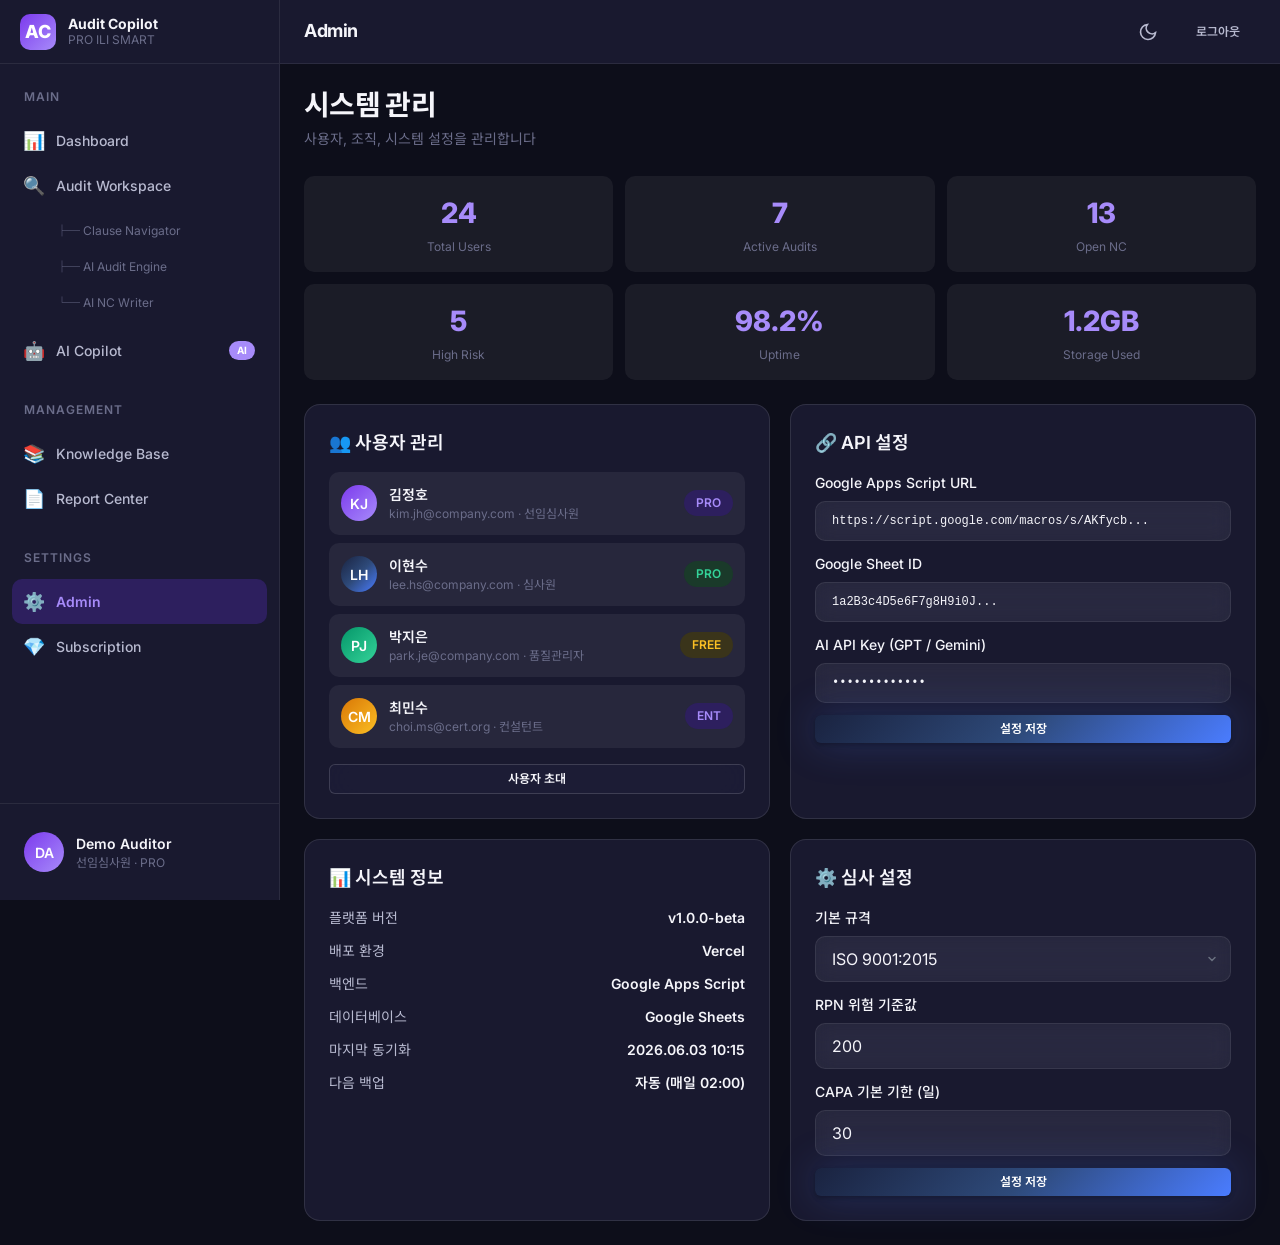
==== commit 95ffae0c: "Refactor: Split Workspace into Hub and 3 specialized sub-pages, apply HSL CSS variables, and resolve" ====
--- a/admin.html
+++ b/admin.html
@@ -5,11 +5,12 @@
   <meta name="viewport" content="width=device-width, initial-scale=1.0">
   <meta name="description" content="Admin — 사용자 및 시스템 관리">
   <title>Admin — Audit Copilot</title>
-  <link rel="stylesheet" href="css/design-system.css">
-  <link rel="stylesheet" href="css/components.css">
-  <link rel="stylesheet" href="css/layout.css">
-  <link rel="stylesheet" href="css/animations.css">
-  <link rel="stylesheet" href="css/pages/admin.css">
+  <link rel="stylesheet" href="css/design-system.css?v=3">
+  <link rel="stylesheet" href="css/components.css?v=3">
+  <link rel="stylesheet" href="css/layout.css?v=3">
+  <link rel="stylesheet" href="css/animations.css?v=3">
+  <link rel="stylesheet" href="css/pages/admin.css?v=3">
+  <link rel="stylesheet" href="css/pages/workspace-sub.css?v=3">
 </head>
 <body>
   <div class="app-layout">
@@ -18,7 +19,18 @@
       <nav class="sidebar-nav">
         <div class="sidebar-section"><div class="sidebar-section-title">Main</div>
           <a href="dashboard.html" class="nav-item"><span class="nav-icon">📊</span><span class="nav-label">Dashboard</span></a>
-          <a href="workspace.html" class="nav-item"><span class="nav-icon">🔍</span><span class="nav-label">Audit Workspace</span></a>
+          <!-- Collapsible Workspace Menu -->
+          <div class="nav-item-group">
+            <a href="workspace.html" class="nav-item">
+              <span class="nav-icon">🔍</span>
+              <span class="nav-label">Audit Workspace</span>
+            </a>
+            <div class="nav-sub-menu">
+              <a href="workspace-nav.html" class="nav-sub-item">├─ Clause Navigator</a>
+              <a href="workspace-audit.html" class="nav-sub-item">├─ AI Audit Engine</a>
+              <a href="workspace-nc.html" class="nav-sub-item">└─ AI NC Writer</a>
+            </div>
+          </div>
           <a href="copilot.html" class="nav-item"><span class="nav-icon">🤖</span><span class="nav-label">AI Copilot</span><span class="nav-badge">AI</span></a>
         </div>
         <div class="sidebar-section"><div class="sidebar-section-title">Management</div>
--- a/css/pages/workspace-sub.css
+++ b/css/pages/workspace-sub.css
@@ -0,0 +1,235 @@
+/* ============================================
+   Workspace Sub Pages Styles
+   ============================================ */
+
+/* ── Upper Switcher Tabs (상단 탭 바) ── */
+.ws-sub-header-container {
+  display: flex;
+  justify-content: space-between;
+  align-items: center;
+  margin-bottom: var(--space-6);
+  flex-wrap: wrap;
+  gap: var(--space-4);
+  border-bottom: 1px solid var(--color-glass-border);
+  padding-bottom: var(--space-4);
+}
+
+.ws-back-link {
+  display: inline-flex;
+  align-items: center;
+  gap: var(--space-2);
+  font-size: var(--text-sm);
+  font-weight: var(--weight-medium);
+  color: var(--color-text-secondary);
+  transition: color var(--transition-fast);
+}
+
+.ws-back-link:hover {
+  color: var(--color-accent);
+}
+
+.ws-tab-navigation {
+  display: flex;
+  background: var(--color-glass);
+  padding: 4px;
+  border-radius: var(--radius-lg);
+  border: 1px solid var(--color-glass-border);
+}
+
+.ws-tab-nav-item {
+  padding: var(--space-2) var(--space-5);
+  font-size: var(--text-xs);
+  font-weight: var(--weight-semibold);
+  color: var(--color-text-secondary);
+  border-radius: var(--radius-md);
+  transition: all var(--transition-fast);
+  text-decoration: none;
+  display: flex;
+  align-items: center;
+  gap: var(--space-2);
+}
+
+.ws-tab-nav-item:hover {
+  color: var(--color-text);
+  background: rgba(255, 255, 255, 0.05);
+}
+
+.ws-tab-nav-item.active {
+  color: var(--color-text-inverse);
+  background: var(--gradient-accent);
+  box-shadow: var(--shadow-sm);
+}
+
+/* ── Split Layouts ── */
+.ws-split-layout {
+  display: grid;
+  gap: var(--space-6);
+  align-items: start;
+}
+
+/* Navigator 2-Column: Left tree (340px) | Right detail (1fr) */
+.ws-layout-nav {
+  grid-template-columns: 340px 1fr;
+}
+
+/* Audit Engine 2-Column: Left controls/upload (40% ) | Right results/notes (60%) */
+.ws-layout-audit {
+  grid-template-columns: 4fr 6fr;
+}
+
+/* NC Writer 2-Column: Left inputs/form (5fr) | Right output/recent (5fr) */
+.ws-layout-nc {
+  grid-template-columns: 1fr 1fr;
+}
+
+/* ── Panels & UI elements ── */
+.ws-sub-panel {
+  background: var(--gradient-card);
+  backdrop-filter: blur(var(--glass-blur));
+  border: 1px solid var(--color-glass-border);
+  border-radius: var(--radius-xl);
+  padding: var(--space-6);
+  box-shadow: var(--shadow-md);
+  display: flex;
+  flex-direction: column;
+  gap: var(--space-5);
+  min-height: 500px;
+}
+
+.ws-sub-panel-header {
+  border-bottom: 1px solid var(--color-glass-border);
+  padding-bottom: var(--space-3);
+  margin-bottom: var(--space-1);
+}
+
+.ws-sub-panel-title {
+  font-size: var(--text-base);
+  font-weight: var(--weight-bold);
+  color: var(--color-text);
+  display: flex;
+  align-items: center;
+  gap: var(--space-2);
+}
+
+/* Tree Navigation style refinement */
+.ws-tree-container {
+  overflow-y: auto;
+  max-height: 600px;
+  padding-right: var(--space-2);
+}
+
+/* Detailed Information display style */
+.ws-detail-card {
+  background: rgba(255, 255, 255, 0.03);
+  border: 1px solid var(--color-glass-border);
+  border-radius: var(--radius-lg);
+  padding: var(--space-5);
+  margin-bottom: var(--space-4);
+}
+
+[data-theme="dark"] .ws-detail-card {
+  background: rgba(0, 0, 0, 0.2);
+}
+
+.ws-detail-title {
+  font-size: var(--text-h4);
+  font-weight: var(--weight-bold);
+  color: var(--color-white);
+  margin-bottom: var(--space-3);
+  display: flex;
+  align-items: center;
+  gap: var(--space-2);
+}
+
+.ws-detail-text {
+  font-size: var(--text-sm);
+  color: var(--color-text-secondary);
+  line-height: var(--leading-relaxed);
+  margin-bottom: var(--space-4);
+}
+
+/* High Contrast Input controls for best readability */
+.ws-form-control {
+  background: rgba(255, 255, 255, 0.05);
+  border: 1px solid var(--color-border-strong);
+  border-radius: var(--radius-md);
+  color: var(--color-text);
+  padding: var(--space-3) var(--space-4);
+  font-size: var(--text-sm);
+  width: 100%;
+  transition: all var(--transition-fast);
+}
+
+[data-theme="dark"] .ws-form-control {
+  background: rgba(0, 0, 0, 0.3);
+  border-color: rgba(255, 255, 255, 0.15);
+}
+
+.ws-form-control:focus {
+  border-color: var(--color-accent);
+  box-shadow: 0 0 10px rgba(124, 58, 237, 0.15);
+}
+
+/* ── Responsive adjustments ── */
+@media (max-width: 1199px) {
+  .ws-layout-nav,
+  .ws-layout-audit,
+  .ws-layout-nc {
+    grid-template-columns: 1fr;
+  }
+  
+  .ws-sub-panel {
+    min-height: auto;
+  }
+}
+
+@media (max-width: 767px) {
+  .ws-sub-header-container {
+    flex-direction: column;
+    align-items: flex-start;
+  }
+  
+  .ws-tab-navigation {
+    width: 100%;
+    overflow-x: auto;
+    white-space: nowrap;
+  }
+}
+
+/* ── Sidebar Sub-navigation refinement ── */
+.nav-item-group {
+  display: flex;
+  flex-direction: column;
+  gap: var(--space-1);
+}
+
+.nav-sub-menu {
+  display: flex;
+  flex-direction: column;
+  gap: 2px;
+  padding-left: var(--space-8);
+  margin-top: 2px;
+  margin-bottom: var(--space-2);
+}
+
+.nav-sub-item {
+  display: block;
+  padding: var(--space-2) var(--space-3);
+  font-size: var(--text-xs);
+  color: var(--color-text-tertiary);
+  text-decoration: none;
+  border-radius: var(--radius-sm);
+  transition: all var(--transition-fast);
+}
+
+.nav-sub-item:hover {
+  color: var(--color-text);
+  background: var(--color-glass);
+}
+
+.nav-sub-item.active {
+  color: var(--color-accent);
+  font-weight: var(--weight-semibold);
+  background: rgba(124, 58, 237, 0.08);
+}
+
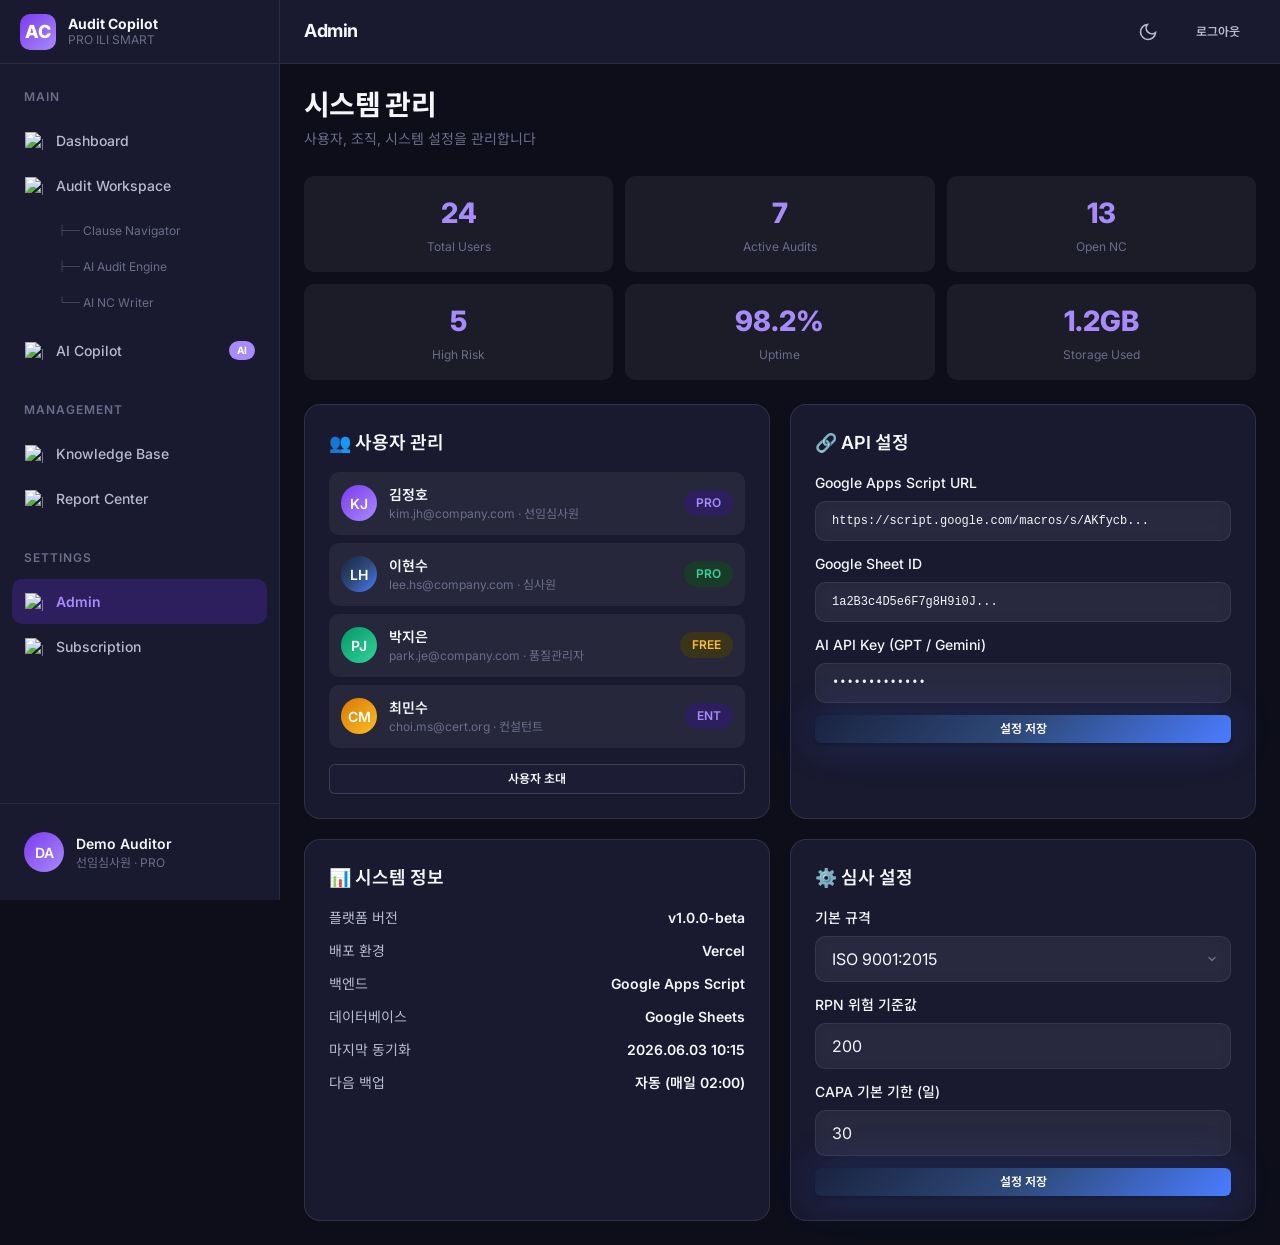
==== commit f923b3b7: "design: Replace all emoji icons with Microsoft Fluent 3D Emoji images" ====
--- a/admin.html
+++ b/admin.html
@@ -15,14 +15,14 @@
 <body>
   <div class="app-layout">
     <aside class="app-sidebar" id="sidebar">
-      <div class="sidebar-logo"><div class="logo-icon">AC</div><div class="logo-text"><span class="logo-name">Audit Copilot</span><span class="logo-subtitle">PRO ILI SMART</span></div></div>
+      <a href="index.html" class="sidebar-logo"><div class="logo-icon">AC</div><div class="logo-text"><span class="logo-name">Audit Copilot</span><span class="logo-subtitle">PRO ILI SMART</span></div></a>
       <nav class="sidebar-nav">
         <div class="sidebar-section"><div class="sidebar-section-title">Main</div>
-          <a href="dashboard.html" class="nav-item"><span class="nav-icon">📊</span><span class="nav-label">Dashboard</span></a>
+          <a href="dashboard.html" class="nav-item"><span class="nav-icon"><img src="https://cdn.jsdelivr.net/gh/microsoft/fluentui-emoji@latest/assets/Bar%20chart/3D/bar_chart_3d.png" alt="Icon"></span><span class="nav-label">Dashboard</span></a>
           <!-- Collapsible Workspace Menu -->
           <div class="nav-item-group">
             <a href="workspace.html" class="nav-item">
-              <span class="nav-icon">🔍</span>
+              <span class="nav-icon"><img src="https://cdn.jsdelivr.net/gh/microsoft/fluentui-emoji@latest/assets/Magnifying%20glass%20tilted%20left/3D/magnifying_glass_tilted_left_3d.png" alt="Icon"></span>
               <span class="nav-label">Audit Workspace</span>
             </a>
             <div class="nav-sub-menu">
@@ -31,15 +31,15 @@
               <a href="workspace-nc.html" class="nav-sub-item">└─ AI NC Writer</a>
             </div>
           </div>
-          <a href="copilot.html" class="nav-item"><span class="nav-icon">🤖</span><span class="nav-label">AI Copilot</span><span class="nav-badge">AI</span></a>
+          <a href="copilot.html" class="nav-item"><span class="nav-icon"><img src="https://cdn.jsdelivr.net/gh/microsoft/fluentui-emoji@latest/assets/Robot/3D/robot_3d.png" alt="Icon"></span><span class="nav-label">AI Copilot</span><span class="nav-badge">AI</span></a>
         </div>
         <div class="sidebar-section"><div class="sidebar-section-title">Management</div>
-          <a href="knowledge-base.html" class="nav-item"><span class="nav-icon">📚</span><span class="nav-label">Knowledge Base</span></a>
-          <a href="reports.html" class="nav-item"><span class="nav-icon">📄</span><span class="nav-label">Report Center</span></a>
+          <a href="knowledge-base.html" class="nav-item"><span class="nav-icon"><img src="https://cdn.jsdelivr.net/gh/microsoft/fluentui-emoji@latest/assets/Books/3D/books_3d.png" alt="Icon"></span><span class="nav-label">Knowledge Base</span></a>
+          <a href="reports.html" class="nav-item"><span class="nav-icon"><img src="https://cdn.jsdelivr.net/gh/microsoft/fluentui-emoji@latest/assets/Page%20facing%20up/3D/page_facing_up_3d.png" alt="Icon"></span><span class="nav-label">Report Center</span></a>
         </div>
         <div class="sidebar-section"><div class="sidebar-section-title">Settings</div>
-          <a href="admin.html" class="nav-item active"><span class="nav-icon">⚙️</span><span class="nav-label">Admin</span></a>
-          <a href="subscription.html" class="nav-item"><span class="nav-icon">💎</span><span class="nav-label">Subscription</span></a>
+          <a href="admin.html" class="nav-item active"><span class="nav-icon"><img src="https://cdn.jsdelivr.net/gh/microsoft/fluentui-emoji@latest/assets/Gear/3D/gear_3d.png" alt="Icon"></span><span class="nav-label">Admin</span></a>
+          <a href="subscription.html" class="nav-item"><span class="nav-icon"><img src="https://cdn.jsdelivr.net/gh/microsoft/fluentui-emoji@latest/assets/Gem/3D/gem_3d.png" alt="Icon"></span><span class="nav-label">Subscription</span></a>
         </div>
       </nav>
       <div class="sidebar-footer"><div class="sidebar-user"><div class="avatar">DA</div><div class="sidebar-user-info"><div class="sidebar-user-name">Demo Auditor</div><div class="sidebar-user-role">선임심사원 · PRO</div></div></div></div>
@@ -135,11 +135,11 @@
   </div>
 
   <nav class="bottom-nav mobile-only">
-    <a href="dashboard.html" class="bottom-nav-item"><span class="nav-icon">📊</span>Dashboard</a>
-    <a href="workspace.html" class="bottom-nav-item"><span class="nav-icon">🔍</span>Audit</a>
-    <a href="copilot.html" class="bottom-nav-item"><span class="nav-icon">🤖</span>AI</a>
-    <a href="knowledge-base.html" class="bottom-nav-item"><span class="nav-icon">📚</span>KB</a>
-    <a href="reports.html" class="bottom-nav-item"><span class="nav-icon">📄</span>Reports</a>
+    <a href="dashboard.html" class="bottom-nav-item"><span class="nav-icon"><img src="https://cdn.jsdelivr.net/gh/microsoft/fluentui-emoji@latest/assets/Bar%20chart/3D/bar_chart_3d.png" alt="Icon"></span>Dashboard</a>
+    <a href="workspace.html" class="bottom-nav-item"><span class="nav-icon"><img src="https://cdn.jsdelivr.net/gh/microsoft/fluentui-emoji@latest/assets/Magnifying%20glass%20tilted%20left/3D/magnifying_glass_tilted_left_3d.png" alt="Icon"></span>Audit</a>
+    <a href="copilot.html" class="bottom-nav-item"><span class="nav-icon"><img src="https://cdn.jsdelivr.net/gh/microsoft/fluentui-emoji@latest/assets/Robot/3D/robot_3d.png" alt="Icon"></span>AI</a>
+    <a href="knowledge-base.html" class="bottom-nav-item"><span class="nav-icon"><img src="https://cdn.jsdelivr.net/gh/microsoft/fluentui-emoji@latest/assets/Books/3D/books_3d.png" alt="Icon"></span>KB</a>
+    <a href="reports.html" class="bottom-nav-item"><span class="nav-icon"><img src="https://cdn.jsdelivr.net/gh/microsoft/fluentui-emoji@latest/assets/Page%20facing%20up/3D/page_facing_up_3d.png" alt="Icon"></span>Reports</a>
   </nav>
   <div class="sidebar-overlay" id="sidebarOverlay" onclick="toggleSidebar()"></div>
 
--- a/css/layout.css
+++ b/css/layout.css
@@ -154,6 +154,13 @@
   border-bottom: 1px solid var(--color-border);
   height: var(--header-height);
   flex-shrink: 0;
+  text-decoration: none;
+  color: inherit;
+  transition: opacity var(--transition-fast);
+}
+
+.sidebar-logo:hover {
+  opacity: 0.9;
 }
 
 .sidebar-logo .logo-icon {
@@ -585,3 +592,70 @@
     display: none !important;
   }
 }
+
+/* ── 3D Icon Image Styles ── */
+.nav-icon img,
+.bottom-nav-item .nav-icon img,
+.kpi-icon img,
+.activity-icon img,
+.action-icon img,
+.ws-tab-nav-item img,
+.ws-sub-panel-title img,
+.ws-hub-card-icon img,
+.upload-icon img,
+.ev-icon img,
+.process-icon img,
+.feature-icon img {
+  width: 100%;
+  height: 100%;
+  object-fit: contain;
+  vertical-align: middle;
+  display: inline-block;
+}
+
+/* Adjustments for specific contexts so they align nicely and have appropriate sizing */
+.nav-icon img {
+  max-width: 18px;
+  max-height: 18px;
+}
+
+.bottom-nav-item .nav-icon img {
+  max-width: 20px;
+  max-height: 20px;
+}
+
+.ws-tab-nav-item img {
+  width: 16px;
+  height: 16px;
+  margin-right: 6px;
+}
+
+.ws-sub-panel-title img {
+  width: 18px;
+  height: 18px;
+  margin-right: 6px;
+}
+
+.ws-hub-card-icon img {
+  width: 48px;
+  height: 48px;
+}
+
+.upload-icon img {
+  width: 32px;
+  height: 32px;
+}
+
+.ev-icon img {
+  width: 20px;
+  height: 20px;
+}
+
+.btn-img-icon {
+  width: 16px;
+  height: 16px;
+  object-fit: contain;
+  vertical-align: middle;
+  margin-right: 4px;
+}
+
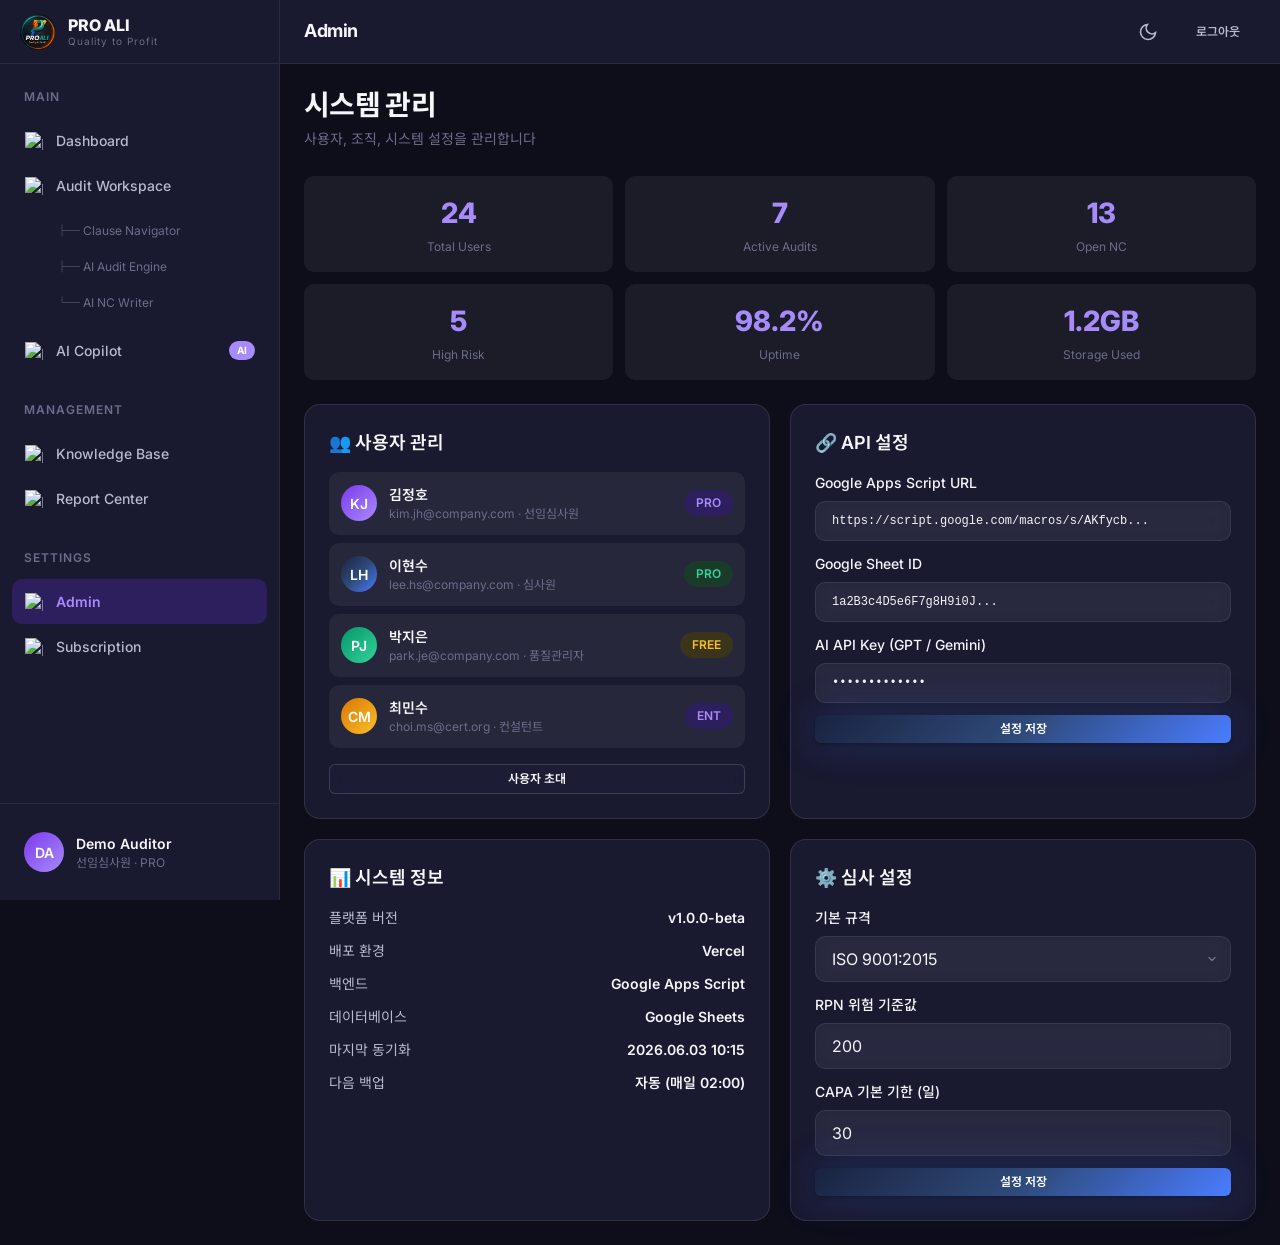
==== commit e621588e: "design: Update all branding logos to the new PRO ALI design and text" ====
--- a/admin.html
+++ b/admin.html
@@ -15,7 +15,15 @@
 <body>
   <div class="app-layout">
     <aside class="app-sidebar" id="sidebar">
-      <a href="index.html" class="sidebar-logo"><div class="logo-icon">AC</div><div class="logo-text"><span class="logo-name">Audit Copilot</span><span class="logo-subtitle">PRO ILI SMART</span></div></a>
+      <a href="index.html" class="sidebar-logo">
+      <div class="logo-icon" style="background: none; padding: 0; display: flex; align-items: center; justify-content: center;">
+        <img src="assets/images/logo_dark.jpg" alt="PRO ALI" style="width: 100%; height: 100%; object-fit: cover; border-radius: 50%;">
+      </div>
+      <div class="logo-text">
+        <span class="logo-name" style="font-weight: 800; font-size: 16px; color: var(--color-text);">PRO ALI</span>
+        <span class="logo-subtitle" style="font-size: 10px; color: var(--color-text-tertiary); letter-spacing: 1px;">Quality to Profit</span>
+      </div>
+    </a>
       <nav class="sidebar-nav">
         <div class="sidebar-section"><div class="sidebar-section-title">Main</div>
           <a href="dashboard.html" class="nav-item"><span class="nav-icon"><img src="https://cdn.jsdelivr.net/gh/microsoft/fluentui-emoji@latest/assets/Bar%20chart/3D/bar_chart_3d.png" alt="Icon"></span><span class="nav-label">Dashboard</span></a>
